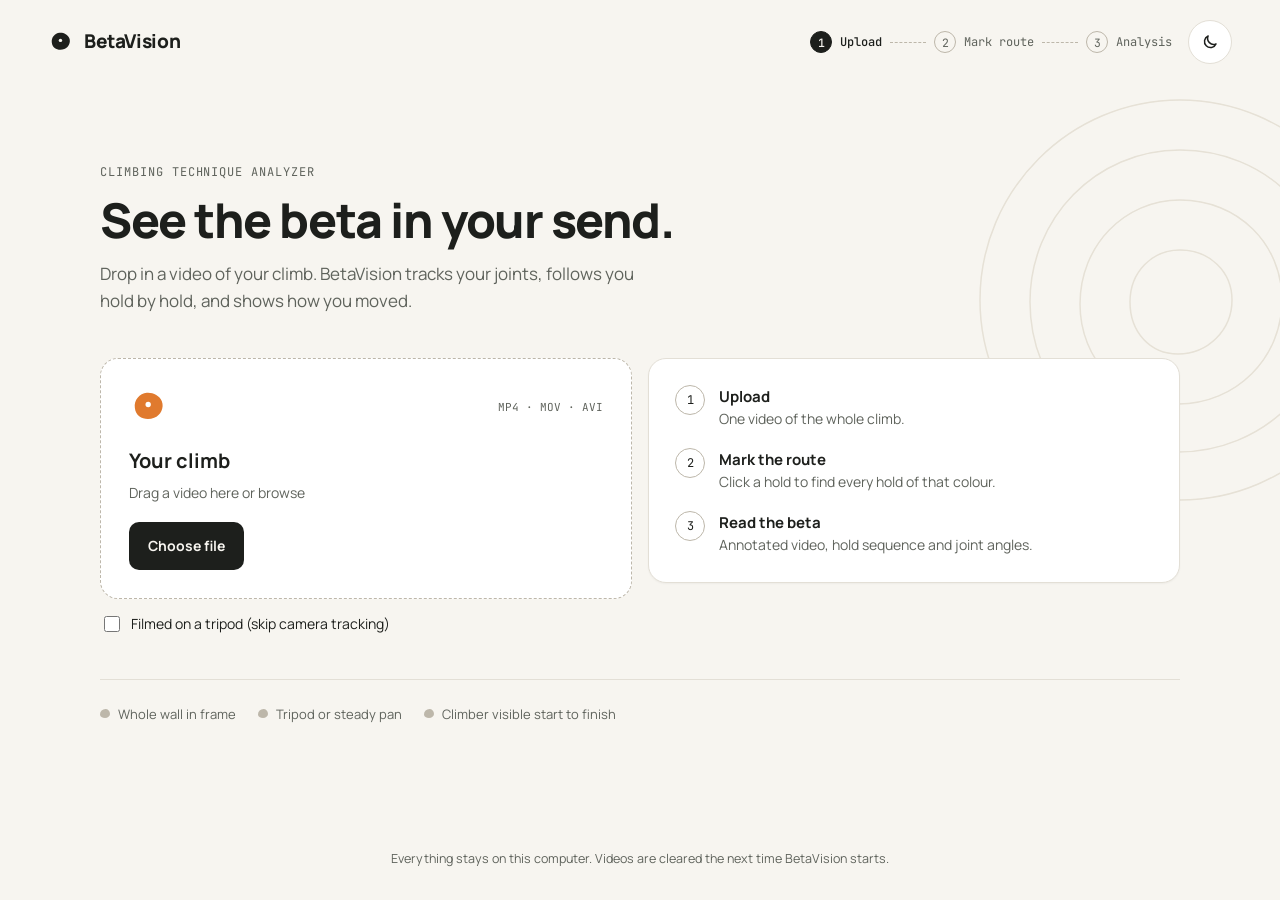
==== betavision_app/static/index.html @ f0bd1d5e "Restyle the web app to the new UI design Warm paper palette with ink buttons, Manrope + JetBrains Mo" ====
<!doctype html>
<html lang="en">
<head>
<meta charset="utf-8">
<meta name="viewport" content="width=device-width, initial-scale=1">
<title>BetaVision</title>
<link rel="icon" href="data:image/svg+xml,%3Csvg xmlns='http://www.w3.org/2000/svg' viewBox='0 0 24 24'%3E%3Cpath d='M3.5 12.5c-.6-4.6 2.8-8.6 7.2-9 3.6-.3 7.6 1.6 9 5 1.5 3.8-.6 8.4-4.6 10-4.8 1.9-11 .1-11.6-6z' fill='%231D1F1C'/%3E%3Ccircle cx='11.5' cy='10.5' r='1.6' fill='%23F7F5F0'/%3E%3C/svg%3E">
<script>
  // apply the saved light/dark choice before the page paints
  try { const t = localStorage.getItem("bv-theme"); if (t) document.documentElement.dataset.theme = t; } catch (_) { /* storage blocked */ }
</script>
<link rel="stylesheet" href="style.css">
</head>
<body>
<svg class="contours" viewBox="0 0 520 520" fill="none" aria-hidden="true">
  <g stroke-width="1.5">
    <path d="M60 260c0-110 90-200 200-200s200 90 200 200-90 200-200 200S60 370 60 260z"/>
    <path d="M110 262c0-84 66-152 150-152 86 0 152 66 152 150 0 86-70 152-154 152-84 0-148-66-148-150z"/>
    <path d="M160 264c0-58 44-104 100-104 58 0 102 44 102 100 0 58-46 104-104 104-56 0-98-44-98-100z"/>
    <path d="M210 262c0-30 22-52 50-52 30 0 52 22 52 50 0 30-24 54-54 54-28 0-48-22-48-52z"/>
  </g>
</svg>

<header class="site">
  <div class="brand">
    <svg class="mark" viewBox="0 0 24 24" aria-hidden="true"><path class="blob" d="M3.5 12.5c-.6-4.6 2.8-8.6 7.2-9 3.6-.3 7.6 1.6 9 5 1.5 3.8-.6 8.4-4.6 10-4.8 1.9-11 .1-11.6-6z"/><circle class="eye" cx="11.5" cy="10.5" r="1.6"/></svg>
    <span class="name">BetaVision</span>
  </div>
  <div class="head-right">
    <nav class="steps" aria-label="Steps">
      <span class="step" data-step="1"><span class="num">1</span><span class="label">Upload</span></span>
      <span class="dash" data-after="1"></span>
      <span class="step" data-step="2"><span class="num">2</span><span class="label">Mark route</span></span>
      <span class="dash" data-after="2"></span>
      <span class="step" data-step="3"><span class="num">3</span><span class="label">Analysis</span></span>
    </nav>
    <button id="theme" class="round-btn" type="button" aria-label="Switch between light and dark mode">
      <svg class="i-moon" viewBox="0 0 24 24" fill="none" stroke-width="2" stroke-linecap="round" stroke-linejoin="round" aria-hidden="true"><path d="M20 14.5A8 8 0 0 1 9.5 4a8 8 0 1 0 10.5 10.5z"/></svg>
      <svg class="i-sun" viewBox="0 0 24 24" fill="none" stroke-width="2" stroke-linecap="round" aria-hidden="true"><circle cx="12" cy="12" r="4"/><path d="M12 2v2M12 20v2M4.9 4.9l1.4 1.4M17.7 17.7l1.4 1.4M2 12h2M20 12h2M4.9 19.1l1.4-1.4M17.7 6.3l1.4-1.4"/></svg>
    </button>
  </div>
</header>

<main>
  <!-- 1. upload -->
  <section id="step-upload" class="upload-page">
    <div class="hero">
      <span class="eyebrow">CLIMBING TECHNIQUE ANALYZER</span>
      <h1>See the beta in your send.</h1>
      <p class="lede">Drop in a video of your climb. BetaVision tracks your joints, follows you hold by hold, and shows how you moved.</p>
    </div>

    <div class="upload-grid">
      <div class="upload-col">
        <label id="drop" class="drop" tabindex="0">
          <input id="file" type="file" accept=".mp4,.mov,.avi,video/mp4,video/quicktime,video/x-msvideo" hidden>
          <span class="drop-top">
            <svg class="drop-icon" viewBox="0 0 24 24" aria-hidden="true"><path d="M3.5 12.5c-.6-4.6 2.8-8.6 7.2-9 3.6-.3 7.6 1.6 9 5 1.5 3.8-.6 8.4-4.6 10-4.8 1.9-11 .1-11.6-6z"/><circle cx="11.5" cy="10.5" r="1.6"/></svg>
            <span class="mono small-mono">MP4 · MOV · AVI</span>
          </span>
          <span class="drop-text">
            <span class="drop-title">Your climb</span>
            <span class="drop-sub">Drag a video here or browse</span>
          </span>
          <span class="btn primary">Choose file</span>
        </label>
        <label class="check" id="still-row"><input type="checkbox" id="still"> Filmed on a tripod (skip camera tracking)</label>
        <div id="upload-progress" class="panel progress-panel" hidden>
          <div class="progress-label"><span id="upload-label">Uploading…</span><span id="upload-pct">0%</span></div>
          <div class="bar"><div id="upload-bar"></div></div>
        </div>
        <p id="upload-error" class="error" hidden></p>
      </div>

      <ol class="how panel">
        <li><span class="num-circle">1</span><span><b>Upload</b><span class="muted-line">One video of the whole climb.</span></span></li>
        <li><span class="num-circle">2</span><span><b>Mark the route</b><span class="muted-line">Click a hold to find every hold of that colour.</span></span></li>
        <li><span class="num-circle">3</span><span><b>Read the beta</b><span class="muted-line">Annotated video, hold sequence and joint angles.</span></span></li>
      </ol>
    </div>

    <div class="tips">
      <span><i class="pebble"></i>Whole wall in frame</span>
      <span><i class="pebble"></i>Tripod or steady pan</span>
      <span><i class="pebble"></i>Climber visible start to finish</span>
    </div>
  </section>

  <!-- 2. mark the route -->
  <section id="step-holds" hidden>
    <div class="picker">
      <div class="picker-main">
        <div class="page-head">
          <h1>Tap a hold to mark your route</h1>
          <span id="video-name" class="mono meta"></span>
        </div>
        <div class="canvas-wrap">
          <canvas id="canvas"></canvas>
          <div id="canvas-msg" class="canvas-msg" hidden></div>
          <div class="zoom">
            <button class="round-btn small" id="zoom-in" title="Zoom in (+)">+</button>
            <button class="round-btn small" id="zoom-out" title="Zoom out (−)">−</button>
            <button class="round-btn small" id="zoom-fit" title="Fit (0)">⤢</button>
          </div>
        </div>
        <p class="hint small">Right-click a wrong hold or volume to remove it. Scroll to zoom, drag to move.</p>
        <div class="field frame-field" id="frame-field">
          <label class="field-label" for="frame">Frame <span id="frame-label" class="mono muted"></span></label>
          <input id="frame" type="range" min="0" value="0">
        </div>

        <div class="options">
          <div class="field notes-field">
            <label class="field-label" for="notes">Sticky notes <span class="muted">optional, one per line</span></label>
            <textarea id="notes" rows="3" spellcheck="false" placeholder="0:04-0:06 heel hook @rfoot&#10;20-21 footswap&#10;0:33-0:35 drop knee @5"></textarea>
            <p class="hint small">Time range, text, then optionally <code>@5</code> (hold 5), <code>@V1</code> (a volume), <code>@hand</code>, <code>@foot</code>, <code>@lfoot</code> … Without one, the note pins itself to the hold in use.</p>
            <p id="notes-error" class="error small" hidden></p>
          </div>
          <div class="field">
            <label class="field-label" for="model">Pose model</label>
            <select id="model">
              <option value="lite">Lite · fastest</option>
              <option value="full" selected>Full · balanced</option>
              <option value="heavy">Heavy · most accurate, slow</option>
            </select>
            <label class="check" id="lock-row" hidden><input type="checkbox" id="lock" checked><span>Lock each hold onto the wall <span class="muted">(slower, steadier outlines)</span></span></label>
          </div>
        </div>
      </div>

      <aside class="tools panel">
        <div class="tools-head">
          <h2>Pick the climb</h2>
          <p class="hint">Click one hold of your route to find every hold of that colour, then tag your start and end holds.</p>
        </div>
        <div class="field">
          <span class="field-label">Click mode <kbd>M</kbd></span>
          <div class="seg" role="radiogroup">
            <button data-mode="AUTO" class="on" title="Click a hold: every hold of that colour is found">All of this colour</button>
            <button data-mode="MANUAL" title="Click a hold: only that hold is added">Just this hold</button>
          </div>
        </div>
        <div class="field">
          <span class="field-label">Tag holds</span>
          <div class="chips">
            <button id="tag-start" class="chip"><i class="dot start"></i>Start <kbd>S</kbd></button>
            <button id="tag-end" class="chip"><i class="dot end"></i>End <kbd>E</kbd></button>
          </div>
        </div>
        <div class="field">
          <span class="field-label">Volumes <span class="muted">grey ones are found for you</span></span>
          <div class="chips">
            <button id="tag-volume" class="chip" title="Next click outlines a volume the auto-detect missed">Add by click <kbd>V</kbd></button>
            <button id="tag-poly" class="chip" title="Click the volume's corners; click the first corner again or press Enter to finish">Trace corners <kbd>P</kbd></button>
          </div>
        </div>
        <div class="field">
          <label class="field-label" for="tol">Colour tolerance <span id="tol-label" class="mono muted">22</span></label>
          <input id="tol" type="range" min="1" max="60" value="22">
        </div>
        <div class="field">
          <label class="field-label" for="minsize">Minimum hold size <span id="minsize-label" class="mono muted">3</span></label>
          <input id="minsize" type="range" min="0" max="50" value="3">
        </div>
        <div class="chips">
          <button id="undo" class="chip">Undo <kbd>Z</kbd></button>
          <button id="clear" class="chip">Clear <kbd>R</kbd></button>
        </div>

        <div class="status-box">
          <div id="mode-status" class="now"></div>
          <div class="kv"><span>Holds on route</span><span id="n-holds">0 holds</span></div>
          <div class="kv"><span>Start / end</span><span><span id="n-start">Start 0/2</span> · <span id="n-end">End —</span></span></div>
          <div class="kv"><span>Volumes</span><span id="n-vols">0 volumes</span></div>
          <div class="kv cuts"><span></span><span id="n-cuts"></span></div>
          <ul class="legend">
            <li><i class="sw auto"></i>by colour</li>
            <li><i class="sw manual"></i>single</li>
            <li><i class="sw start"></i>start</li>
            <li><i class="sw end"></i>end</li>
            <li><i class="sw vol"></i>volume</li>
            <li><i class="sw cut"></i>off-route on a volume</li>
          </ul>
        </div>

        <button id="analyze" class="btn primary block">Analyze climb
          <svg class="arrow" viewBox="0 0 24 24" fill="none" stroke-width="2" stroke-linecap="round" aria-hidden="true"><path d="M5 12h14M13 6l6 6-6 6"/></svg>
          <kbd>Enter</kbd></button>
        <button id="skip" class="btn link">Skip holds, just track the body</button>
        <button id="restart-1" class="btn link muted-link">Choose a different video</button>
      </aside>
    </div>
  </section>

  <!-- 3. processing -->
  <section id="step-run" class="panel center" hidden>
    <div class="spinner" aria-hidden="true"></div>
    <h2 id="run-title">Reading the beta…</h2>
    <p id="run-message" class="hint"></p>
    <div class="progress-block">
      <div class="progress-label"><span id="run-stage">Tracking</span><span id="run-pct">0%</span></div>
      <div class="bar"><div id="run-bar"></div></div>
    </div>
    <p class="hint small">This runs on your computer. Longer or high-resolution videos take a while.</p>
  </section>

  <!-- 4. results -->
  <section id="step-results" hidden>
    <div class="results">
      <div class="results-main">
        <div class="page-head">
          <h1>Your send, analyzed</h1>
          <span id="result-sub" class="mono meta"></span>
        </div>
        <div class="player"><video id="player" controls playsinline preload="metadata"></video>
          <p id="player-note" class="player-note" hidden>This browser can't play the video here. Use Download, or open BetaVision in Chrome or Edge.</p></div>
        <div class="stats" id="stats"></div>
        <div class="panel angles-panel">
          <div class="section-head"><h2>Joint angles</h2><span class="mono meta">180° = straight limb</span></div>
          <p class="hint small">Across all frames where the climber was tracked.</p>
          <table id="angles" class="angles"></table>
        </div>
      </div>

      <aside class="results-side">
        <div class="section-head"><h2>Hold sequence</h2><span id="moves-count" class="mono meta"></span></div>
        <p class="hint small">Each hand or foot that stayed on a hold for at least 0.2 s. Click a row to jump there.</p>
        <ol id="moves" class="moves"></ol>
        <div id="notes-block" hidden>
          <div class="section-head"><h2>Sticky notes</h2></div>
          <ul id="notes-list" class="moves notes-list"></ul>
        </div>
        <div class="side-actions">
          <button id="restart-2" class="btn outline">New video</button>
          <a id="download" class="btn primary" download>Download video</a>
        </div>
        <a id="csv" class="btn link" download>Frame-by-frame data (CSV)</a>
      </aside>
    </div>
  </section>

  <section id="step-error" class="panel center" hidden>
    <h2>That one didn't go</h2>
    <p id="error-message" class="error"></p>
    <button id="restart-3" class="btn outline">Start over</button>
  </section>
</main>

<footer class="site">Everything stays on this computer. Videos are cleared the next time BetaVision starts.</footer>
<script src="app.js"></script>
</body>
</html>
---- betavision_app/static/style.css ----
/* BetaVision: warm paper, ink buttons, Manrope + JetBrains Mono, light + dark. */
@font-face { font-family: "Manrope"; font-weight: 200 800; font-display: swap; src: url(fonts/Manrope-latin.woff2) format("woff2"); }
@font-face { font-family: "JetBrains Mono"; font-weight: 400 800; font-display: swap; src: url(fonts/JetBrainsMono-latin.woff2) format("woff2"); }

:root {
  --bg: #f7f5f0;
  --surface: #ffffff;
  --ink: #1d1f1c;
  --muted: #5f635c;
  --line: #e3dfd6;
  --dash: #bdb7aa;
  --wall: #eeebe4;
  --contour: #e6e1d6;
  --on-ink: #f7f5f0;
  --soft: #e3dfd6;
  --you: #e07a2e;              /* the one warm accent, as in the mockup */
  --danger: #b0432f;
  --shadow: 0 1px 2px rgba(29, 31, 28, 0.04);
  --sun: none; --moon: block;
  --mono: "JetBrains Mono", ui-monospace, "Cascadia Mono", Consolas, monospace;
  color-scheme: light;
}
@media (prefers-color-scheme: dark) {
  :root:not([data-theme="light"]) {
    --bg: #14161a; --surface: #1c1f24; --ink: #eceae4; --muted: #a3a69f; --line: #2c3037; --dash: #4a4f57;
    --wall: #22262c; --contour: #1e2126; --on-ink: #14161a; --soft: #2c3037; --you: #f0904a; --danger: #ec8e7c;
    --shadow: none; --sun: block; --moon: none; color-scheme: dark;
  }
}
:root[data-theme="dark"] {
  --bg: #14161a; --surface: #1c1f24; --ink: #eceae4; --muted: #a3a69f; --line: #2c3037; --dash: #4a4f57;
  --wall: #22262c; --contour: #1e2126; --on-ink: #14161a; --soft: #2c3037; --you: #f0904a; --danger: #ec8e7c;
  --shadow: none; --sun: block; --moon: none; color-scheme: dark;
}

* { box-sizing: border-box; }
html, body { margin: 0; overflow-x: clip; }
body {
  background: var(--bg);
  color: var(--ink);
  font: 15px/1.55 "Manrope", "Segoe UI", system-ui, -apple-system, sans-serif;
  min-height: 100vh;
  display: flex;
  flex-direction: column;
  position: relative;
  -webkit-font-smoothing: antialiased;
  transition: background .2s;
}
[hidden] { display: none !important; }

/* contour rings in the top right corner */
.contours { position: absolute; right: -160px; top: 40px; width: 520px; height: 520px; pointer-events: none; z-index: -1; stroke: var(--contour); }

header.site { display: flex; flex-wrap: wrap; align-items: center; justify-content: space-between; gap: 16px; padding: 20px clamp(16px, 4vw, 48px); }
.brand { display: flex; align-items: center; gap: 10px; }
.mark { width: 26px; height: 26px; }
.mark .blob { fill: var(--ink); }
.mark .eye { fill: var(--bg); }
.name { font-size: 19px; font-weight: 800; letter-spacing: -0.02em; }
.head-right { display: flex; align-items: center; gap: 16px; }

main { width: 100%; max-width: 1280px; margin: 0 auto; padding: clamp(8px, 2vw, 24px) clamp(16px, 4vw, 48px) 48px; flex: 1; }
footer.site { color: var(--muted); font-size: 12.5px; padding: 0 clamp(16px, 4vw, 48px) 32px; text-align: center; }

/* ---------- step indicator */
.steps { display: flex; align-items: center; gap: 8px; font: 12px var(--mono); color: var(--muted); }
.step { display: flex; align-items: center; gap: 8px; }
.step .num { width: 22px; height: 22px; border-radius: 50%; border: 1.5px solid var(--dash); display: flex; align-items: center; justify-content: center; font-size: 11.5px; }
.step.current { color: var(--ink); font-weight: 500; }
.step.current .num { background: var(--ink); border-color: var(--ink); color: var(--on-ink); }
.step.done .num { background: var(--soft); border-color: var(--soft); color: transparent; position: relative; }
.step.done .num::after { content: ""; position: absolute; width: 7px; height: 4px; border: solid var(--ink); border-width: 0 0 2px 2px; transform: translateY(-1px) rotate(-45deg); }
.dash { display: block; width: 36px; border-top: 1.5px dashed var(--dash); }
.dash.done { border-top-style: solid; border-color: var(--ink); }

.round-btn { width: 44px; height: 44px; flex: none; border-radius: 50%; border: 1px solid var(--line); background: var(--surface); color: var(--ink); display: flex; align-items: center; justify-content: center; cursor: pointer; font: inherit; font-size: 17px; transition: border-color .15s; }
.round-btn:hover { border-color: var(--ink); }
.round-btn.small { width: 36px; height: 36px; font-size: 16px; }
.round-btn svg { width: 18px; height: 18px; stroke: var(--ink); }
.i-sun { display: var(--sun); }
.i-moon { display: var(--moon); }

/* ---------- type */
h1 { margin: 0; font-size: clamp(22px, 3vw, 28px); font-weight: 800; letter-spacing: -0.02em; line-height: 1.15; }
h2 { margin: 0; font-size: 18px; font-weight: 700; letter-spacing: -0.01em; }
.hint { color: var(--muted); margin: 0; font-size: 14px; }
.small { font-size: 13px; }
.muted { color: var(--muted); font-weight: 400; }
.mono { font-family: var(--mono); }
.meta { font-size: 12px; color: var(--muted); max-width: 420px; overflow: hidden; text-overflow: ellipsis; white-space: nowrap; }
.error { color: var(--danger); margin: 14px 0 0; }
.page-head { display: flex; align-items: baseline; justify-content: space-between; gap: 8px 16px; flex-wrap: wrap; margin-bottom: 14px; }
.section-head { display: flex; align-items: baseline; justify-content: space-between; gap: 12px; }

.panel { background: var(--surface); border: 1px solid var(--line); border-radius: 18px; padding: clamp(18px, 2.5vw, 26px); box-shadow: var(--shadow); }
.panel.center { max-width: 560px; margin: clamp(24px, 6vw, 64px) auto 0; text-align: center; display: flex; flex-direction: column; align-items: center; gap: 10px; padding: 48px 28px; }

/* ---------- 1. upload */
.upload-page { max-width: 1080px; margin: 0 auto; padding-top: clamp(20px, 5vw, 56px); display: flex; flex-direction: column; gap: clamp(28px, 4vw, 44px); }
.hero { display: flex; flex-direction: column; gap: 14px; }
.eyebrow { font: 12px var(--mono); letter-spacing: 0.08em; color: var(--muted); }
.hero h1 { font-size: clamp(32px, 5vw, 48px); line-height: 1.08; letter-spacing: -0.03em; max-width: 640px; }
.lede { margin: 0; font-size: clamp(15px, 1.6vw, 17px); line-height: 1.6; color: var(--muted); max-width: 560px; }
.upload-grid { display: grid; grid-template-columns: repeat(auto-fit, minmax(min(300px, 100%), 1fr)); gap: 16px; align-items: start; }
.upload-col { display: flex; flex-direction: column; }
.drop {
  display: flex; flex-direction: column; align-items: flex-start; gap: 18px; padding: clamp(20px, 3vw, 28px);
  border: 1.5px dashed var(--dash); border-radius: 18px; background: var(--surface); cursor: pointer;
  transition: border-color .15s, background .15s;
}
.drop:hover, .drop:focus-visible, .drop.over { border-color: var(--ink); outline: none; }
.drop.over { background: var(--wall); }
.drop-top { display: flex; align-items: center; justify-content: space-between; width: 100%; }
.drop-icon { width: 40px; height: 40px; }
.drop-icon path { fill: var(--you); }
.drop-icon circle { fill: var(--surface); }
.small-mono { font-size: 11px; color: var(--muted); }
.drop-text { display: flex; flex-direction: column; gap: 6px; }
.drop-title { font-size: 20px; font-weight: 700; }
.drop-sub { font-size: 14px; color: var(--muted); }
.how { list-style: none; margin: 0; display: flex; flex-direction: column; gap: 18px; }
.how li { display: flex; gap: 14px; align-items: flex-start; }
.how b { display: block; font-size: 15px; }
.muted-line { display: block; color: var(--muted); font-size: 14px; }
.num-circle { flex: none; width: 30px; height: 30px; border-radius: 50%; border: 1.5px solid var(--dash); display: flex; align-items: center; justify-content: center; font: 12px var(--mono); }
.tips { display: flex; flex-wrap: wrap; gap: 12px 22px; font-size: 13px; color: var(--muted); padding-top: 24px; border-top: 1px solid var(--line); }
.tips span { display: flex; align-items: center; gap: 8px; }
.pebble { width: 10px; height: 9px; border-radius: 55% 45% 50% 50% / 60% 55% 45% 40%; background: var(--dash); display: inline-block; }
.progress-panel { margin-top: 0; }

/* ---------- progress */
.progress-block { margin-top: 18px; width: 100%; max-width: 420px; margin-bottom: 8px; }
.progress-label { display: flex; justify-content: space-between; font: 12px var(--mono); color: var(--muted); margin-bottom: 8px; }
.bar { height: 4px; background: var(--line); border-radius: 2px; overflow: hidden; }
.bar > div { height: 100%; width: 0; background: var(--ink); border-radius: 2px; transition: width .3s ease; }
.bar.busy > div { width: 35% !important; animation: slide 1.4s ease-in-out infinite; }
@keyframes slide { from { margin-left: -35%; } to { margin-left: 100%; } }
.spinner { width: 34px; height: 34px; border-radius: 50%; border: 2px solid var(--line); border-top-color: var(--ink); animation: spin 1s linear infinite; margin-bottom: 8px; }
@keyframes spin { to { transform: rotate(360deg); } }

/* ---------- buttons + inputs */
.btn {
  font: inherit; font-size: 14px; font-weight: 700; border-radius: 10px; padding: 12px 18px; min-height: 44px; cursor: pointer;
  border: 1.5px solid transparent; display: inline-flex; align-items: center; justify-content: center; gap: 8px;
  text-decoration: none; color: inherit; background: none; transition: background .15s, border-color .15s, color .15s, opacity .15s;
}
.btn.primary { background: var(--ink); color: var(--on-ink); }
.btn.primary:hover { opacity: .88; }
.btn.outline { border-color: var(--ink); color: var(--ink); }
.btn.outline:hover { background: var(--wall); }
.btn.block { width: 100%; min-height: 48px; font-size: 15px; }
.btn.link { color: var(--ink); font-weight: 500; padding: 6px 2px; min-height: 0; text-decoration: underline; text-decoration-color: var(--dash); text-underline-offset: 3px; }
.btn.link:hover { text-decoration-color: var(--ink); }
.btn.link.muted-link { color: var(--muted); }
.btn:disabled { opacity: .4; cursor: default; }
.arrow { width: 16px; height: 16px; stroke: currentColor; }
kbd { font: 11px/1 var(--mono); padding: 2px 5px; border-radius: 4px; border: 1px solid var(--line); color: var(--muted); background: var(--bg); }
.btn.primary kbd { background: transparent; border-color: color-mix(in srgb, var(--on-ink) 35%, transparent); color: var(--on-ink); opacity: .75; }
select { font: inherit; font-size: 14px; color: var(--ink); background: var(--surface); border: 1px solid var(--line); border-radius: 10px; padding: 10px 12px; width: 100%; }
input[type=range] { width: 100%; accent-color: var(--ink); }
textarea { font: 13px/1.5 var(--mono); color: var(--ink); background: var(--surface); border: 1px solid var(--line); border-radius: 10px; padding: 10px 12px; resize: vertical; width: 100%; }
textarea:focus, select:focus { outline: none; border-color: var(--ink); }
code { font: 12px var(--mono); background: var(--wall); border-radius: 4px; padding: 1px 5px; }
.check { display: flex; align-items: center; gap: 8px; font-size: 14px; color: var(--ink); margin-top: 14px; cursor: pointer; }
.check input { accent-color: var(--ink); width: 16px; height: 16px; }

/* ---------- 2. hold picker */
.picker { display: flex; flex-wrap: wrap; gap: clamp(20px, 3vw, 32px); align-items: flex-start; }
.picker-main { flex: 999 1 560px; min-width: 0; display: flex; flex-direction: column; gap: 12px; }
.picker-main .page-head { margin-bottom: 2px; }
.canvas-wrap { position: relative; background: var(--wall); border-radius: 18px; overflow: hidden; height: max(420px, calc(100vh - 260px)); max-height: 820px; border: 1px solid var(--line); }
#canvas { width: 100%; height: 100%; display: block; cursor: crosshair; touch-action: none; }
#canvas.dragging { cursor: grabbing; }
.canvas-msg { position: absolute; left: 50%; top: 14px; transform: translateX(-50%); background: var(--ink); color: var(--on-ink); border-radius: 99px; padding: 6px 14px; font: 12px var(--mono); white-space: nowrap; }
.zoom { position: absolute; right: 12px; bottom: 12px; display: flex; gap: 6px; }
.tools { flex: 1 1 320px; min-width: 0; display: flex; flex-direction: column; gap: 16px; }
.tools-head { display: flex; flex-direction: column; gap: 6px; }
.field { display: flex; flex-direction: column; gap: 8px; }
.field-label { font-size: 13px; font-weight: 700; display: flex; justify-content: space-between; align-items: center; gap: 8px; }
.field-label .muted { font-weight: 500; font-size: 12.5px; }
.seg { display: grid; grid-template-columns: 1fr 1fr; gap: 6px; }
.seg button, .chip {
  font: inherit; font-size: 13.5px; white-space: nowrap; min-height: 44px; padding: 0 10px; border-radius: 10px; border: 1.5px solid var(--line);
  background: transparent; color: var(--ink); cursor: pointer; display: inline-flex; align-items: center; justify-content: center; gap: 8px;
  transition: border-color .15s, background .15s;
}
.seg button:hover, .chip:hover { border-color: var(--dash); }
.seg button.on, .chip.on { border-color: var(--ink); background: var(--bg); font-weight: 700; }
.chip:disabled { opacity: .4; cursor: default; border-color: var(--line); }
.chips { display: grid; grid-template-columns: 1fr 1fr; gap: 6px; }
.dot { width: 10px; height: 10px; border-radius: 50%; display: inline-block; }
.dot.start, .sw.start { background: #1fb8c9; }
.dot.end, .sw.end { background: #d0473b; }
.sw.auto { background: #3fae5a; }
.sw.manual { background: #e38b2c; }
.sw.vol { background: #d9d6cf; box-shadow: 0 0 0 1px #6b675f; }
.sw.cut { background: #ff69b4; }
.status-box { display: flex; flex-direction: column; gap: 8px; padding-top: 16px; border-top: 1px solid var(--line); font: 12px var(--mono); color: var(--muted); }
.now { font: 700 13.5px "Manrope", system-ui, sans-serif; color: var(--ink); margin-bottom: 2px; }
.kv { display: flex; justify-content: space-between; gap: 12px; }
.kv > span:last-child { color: var(--ink); text-align: right; }
.kv.cuts:has(#n-cuts:empty) { display: none; }
.legend { list-style: none; padding: 0; margin: 4px 0 0; display: flex; flex-wrap: wrap; gap: 4px 12px; font-size: 11px; }
.legend li { display: flex; align-items: center; gap: 6px; }
.sw { width: 14px; height: 3px; border-radius: 2px; display: inline-block; }
.frame-field { padding: 4px 2px 0; }
.options { display: grid; grid-template-columns: minmax(0, 1fr) 260px; gap: 20px; margin-top: 8px; padding-top: 18px; border-top: 1px solid var(--line); }

/* ---------- 4. results */
.results { display: flex; flex-wrap: wrap; gap: clamp(24px, 3vw, 32px); align-items: flex-start; }
.results-main { flex: 999 1 600px; min-width: 0; display: flex; flex-direction: column; gap: 14px; }
.results-side { flex: 1 1 320px; min-width: 0; display: flex; flex-direction: column; gap: 12px; }
.player { background: var(--wall); border-radius: 18px; overflow: hidden; border: 1px solid var(--line); display: flex; justify-content: center; }
.player video { width: 100%; max-height: 72vh; display: block; background: #000; }
.player-note { color: var(--muted); font-size: 14px; padding: 40px 24px; text-align: center; }
.stats { display: grid; grid-template-columns: repeat(3, minmax(0, 1fr)); gap: 10px; }
.stat { background: var(--surface); border: 1px solid var(--line); border-radius: 14px; padding: 14px 16px; }
.stat .v { font-size: 24px; font-weight: 800; letter-spacing: -0.02em; }
.stat .k { font-size: 13px; color: var(--muted); }
.stat.topped { border: 1.5px solid var(--ink); }
.stat.topped .v { color: var(--you); }
.angles-panel { display: flex; flex-direction: column; gap: 6px; }
.moves { list-style: none; padding: 0; margin: 0; display: flex; flex-direction: column; gap: 8px; max-height: 520px; overflow: auto; }
.moves li { display: grid; grid-template-columns: auto 1fr auto; gap: 12px; align-items: center; padding: 12px 14px; font-size: 14px; border: 1px solid var(--line); border-radius: 14px; background: var(--surface); cursor: pointer; transition: border-color .15s; }
.moves li:hover { border-color: var(--ink); }
.moves .n { width: 28px; height: 28px; border-radius: 50%; border: 1.5px solid var(--dash); display: flex; align-items: center; justify-content: center; font: 11px var(--mono); }
.moves .what { display: flex; flex-direction: column; gap: 2px; min-width: 0; }
.moves .t, .moves .d { font: 11.5px var(--mono); color: var(--muted); }
.moves .role { font: 10.5px var(--mono); text-transform: uppercase; letter-spacing: .05em; background: var(--ink); color: var(--on-ink); border-radius: 99px; padding: 2px 8px; margin-left: 6px; vertical-align: 1px; }
.moves .empty { display: block; color: var(--muted); cursor: default; }
.moves .empty:hover { border-color: var(--line); }
.notes-list li { grid-template-columns: auto 1fr; }
#notes-block { display: flex; flex-direction: column; gap: 10px; margin-top: 8px; }
.angles { width: 100%; border-collapse: collapse; margin-top: 6px; font-size: 14px; }
.angles th, .angles td { text-align: right; padding: 9px 4px; border-bottom: 1px solid var(--line); }
.angles td { font-family: var(--mono); font-size: 12.5px; }
.angles td:first-child { font-family: inherit; font-size: 14px; }
.angles tr:last-child td { border-bottom: 0; }
.angles th:first-child, .angles td:first-child { text-align: left; }
.angles th { font: 500 11.5px var(--mono); color: var(--muted); }
.side-actions { display: flex; gap: 10px; flex-wrap: wrap; padding-top: 6px; }
.side-actions .btn { flex: 1 1 120px; min-height: 48px; }
#csv { align-self: center; }

@media (max-width: 900px) {
  /* on narrow screens the route tools come straight after the picture, the extra options after them */
  .picker { flex-direction: column; align-items: stretch; }
  .picker-main { display: contents; }
  .tools { order: 2; flex-basis: auto; }
  .options { order: 3; }
}
@media (max-width: 700px) {
  .steps .label { display: none; }
  .dash { width: 14px; }
  .options { grid-template-columns: 1fr; }
  .canvas-wrap { height: 60vh; }
  .contours { right: -260px; top: 0; }
  .stat { padding: 12px; }
  .stat .v { font-size: 20px; }
  .stat .k { font-size: 12px; }
}
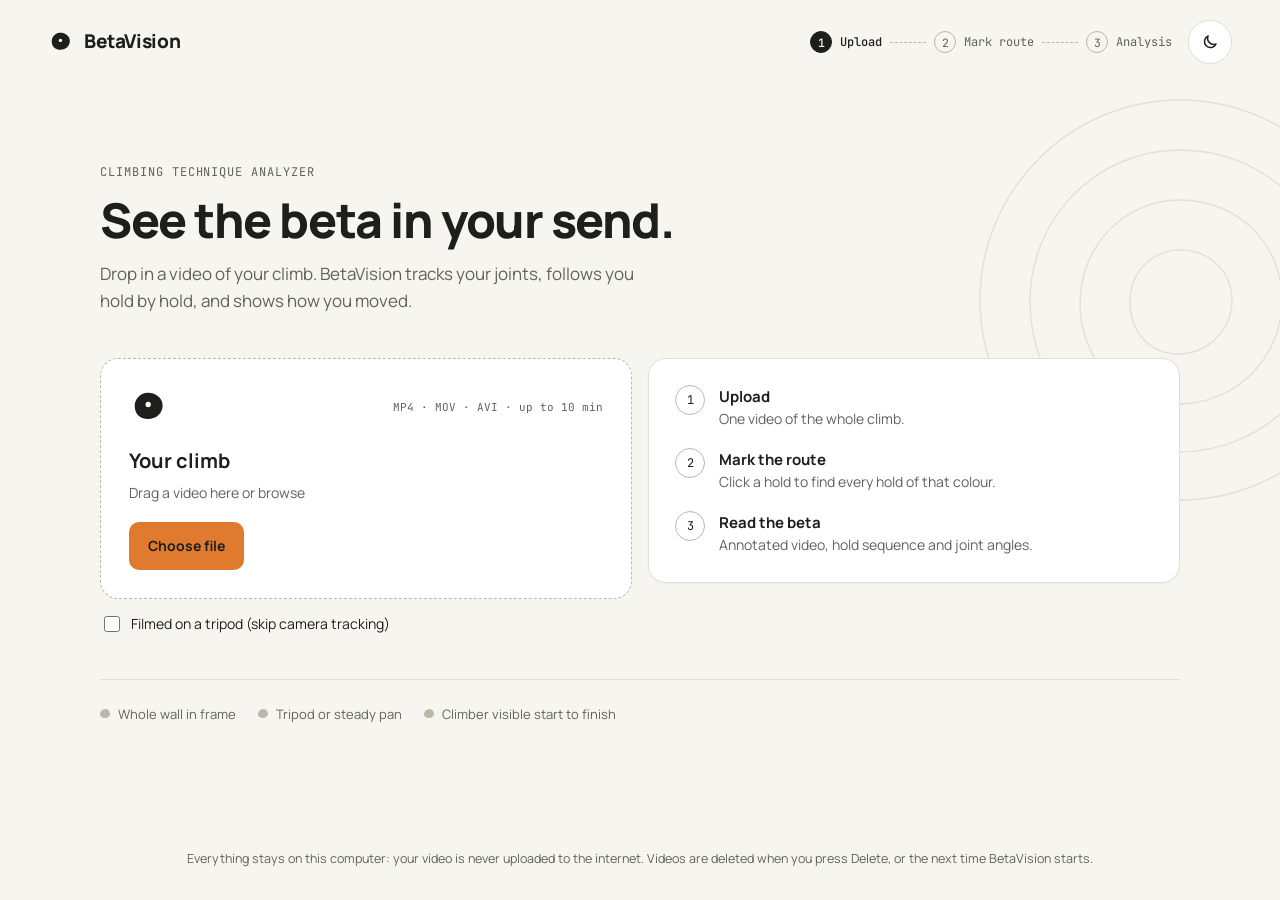
==== commit 92b54ecd: "Polish BetaVision for release: safer uploads, installable app, tests Web app - Uploads: 2 GB / 10 mi" ====
--- a/betavision_app/static/index.html
+++ b/betavision_app/static/index.html
@@ -3,8 +3,17 @@
 <head>
 <meta charset="utf-8">
 <meta name="viewport" content="width=device-width, initial-scale=1">
-<title>BetaVision</title>
-<link rel="icon" href="data:image/svg+xml,%3Csvg xmlns='http://www.w3.org/2000/svg' viewBox='0 0 24 24'%3E%3Cpath d='M3.5 12.5c-.6-4.6 2.8-8.6 7.2-9 3.6-.3 7.6 1.6 9 5 1.5 3.8-.6 8.4-4.6 10-4.8 1.9-11 .1-11.6-6z' fill='%231D1F1C'/%3E%3Ccircle cx='11.5' cy='10.5' r='1.6' fill='%23F7F5F0'/%3E%3C/svg%3E">
+<title>BetaVision · climbing video analyzer</title>
+<meta name="description" content="Analyze your rock climbing videos on your own computer: mark the route, track your body hold by hold, and read your beta.">
+<meta name="theme-color" content="#f7f5f0" media="(prefers-color-scheme: light)">
+<meta name="theme-color" content="#14161a" media="(prefers-color-scheme: dark)">
+<meta property="og:type" content="website">
+<meta property="og:title" content="BetaVision">
+<meta property="og:description" content="Computer-vision analysis of rock climbing videos. Runs locally: your videos never leave your computer.">
+<link rel="icon" href="icons/icon.svg" type="image/svg+xml">
+<link rel="icon" href="icons/icon-192.png" type="image/png" sizes="192x192">
+<link rel="apple-touch-icon" href="icons/icon-192.png">
+<link rel="manifest" href="manifest.webmanifest">
 <script>
   // apply the saved light/dark choice before the page paints
   try { const t = localStorage.getItem("bv-theme"); if (t) document.documentElement.dataset.theme = t; } catch (_) { /* storage blocked */ }
@@ -28,7 +37,7 @@
   </div>
   <div class="head-right">
     <nav class="steps" aria-label="Steps">
-      <span class="step" data-step="1"><span class="num">1</span><span class="label">Upload</span></span>
+      <span class="step current" data-step="1" aria-current="step"><span class="num">1</span><span class="label">Upload</span></span>
       <span class="dash" data-after="1"></span>
       <span class="step" data-step="2"><span class="num">2</span><span class="label">Mark route</span></span>
       <span class="dash" data-after="2"></span>
@@ -52,11 +61,11 @@
 
     <div class="upload-grid">
       <div class="upload-col">
-        <label id="drop" class="drop" tabindex="0">
-          <input id="file" type="file" accept=".mp4,.mov,.avi,video/mp4,video/quicktime,video/x-msvideo" hidden>
+        <label id="drop" class="drop" tabindex="0" aria-describedby="privacy-note">
+          <input id="file" type="file" accept=".mp4,.mov,.m4v,.avi,video/mp4,video/quicktime,video/x-m4v,video/x-msvideo" hidden>
           <span class="drop-top">
             <svg class="drop-icon" viewBox="0 0 24 24" aria-hidden="true"><path d="M3.5 12.5c-.6-4.6 2.8-8.6 7.2-9 3.6-.3 7.6 1.6 9 5 1.5 3.8-.6 8.4-4.6 10-4.8 1.9-11 .1-11.6-6z"/><circle cx="11.5" cy="10.5" r="1.6"/></svg>
-            <span class="mono small-mono">MP4 · MOV · AVI</span>
+            <span class="mono small-mono">MP4 · MOV · AVI · up to 10 min</span>
           </span>
           <span class="drop-text">
             <span class="drop-title">Your climb</span>
@@ -65,11 +74,11 @@
           <span class="btn primary">Choose file</span>
         </label>
         <label class="check" id="still-row"><input type="checkbox" id="still"> Filmed on a tripod (skip camera tracking)</label>
-        <div id="upload-progress" class="panel progress-panel" hidden>
+        <div id="upload-progress" class="panel progress-panel" role="status" aria-live="polite" hidden>
           <div class="progress-label"><span id="upload-label">Uploading…</span><span id="upload-pct">0%</span></div>
-          <div class="bar"><div id="upload-bar"></div></div>
-        </div>
-        <p id="upload-error" class="error" hidden></p>
+          <div class="bar" role="progressbar" aria-labelledby="upload-label" aria-valuemin="0" aria-valuemax="100"><div id="upload-bar"></div></div>
+        </div>
+        <p id="upload-error" class="error" role="alert" hidden></p>
       </div>
 
       <ol class="how panel">
@@ -95,17 +104,23 @@
           <span id="video-name" class="mono meta"></span>
         </div>
         <div class="canvas-wrap">
-          <canvas id="canvas"></canvas>
-          <div id="canvas-msg" class="canvas-msg" hidden></div>
+          <canvas id="canvas" role="img" aria-label="A frame of your video. Click a hold to mark it; the outlines show the route found so far."></canvas>
+          <div id="canvas-msg" class="canvas-msg" role="status" aria-live="polite" hidden></div>
           <div class="zoom">
-            <button class="round-btn small" id="zoom-in" title="Zoom in (+)">+</button>
-            <button class="round-btn small" id="zoom-out" title="Zoom out (−)">−</button>
-            <button class="round-btn small" id="zoom-fit" title="Fit (0)">⤢</button>
+            <button class="round-btn small" id="zoom-in" title="Zoom in (+)" aria-label="Zoom in">+</button>
+            <button class="round-btn small" id="zoom-out" title="Zoom out (−)" aria-label="Zoom out">−</button>
+            <button class="round-btn small" id="zoom-fit" title="Fit (0)" aria-label="Fit the picture">⤢</button>
           </div>
         </div>
         <p class="hint small">Right-click a wrong hold or volume to remove it. Scroll to zoom, drag to move.</p>
+        <div class="field keyframes" id="keyframes" hidden>
+          <span class="field-label">Frames <span class="muted"><kbd>[</kbd> <kbd>]</kbd> previous / next</span></span>
+          <div class="strip" id="strip"></div>
+          <p id="keyframes-note" class="hint small"></p>
+        </div>
         <div class="field frame-field" id="frame-field">
-          <label class="field-label" for="frame">Frame <span id="frame-label" class="mono muted"></span></label>
+          <div class="field-label"><label for="frame">Frame <span id="frame-label" class="mono muted"></span></label>
+            <button id="add-frame" class="chip add-frame" hidden>+ Add this frame</button></div>
           <input id="frame" type="range" min="0" value="0">
         </div>
 
@@ -135,23 +150,23 @@
         </div>
         <div class="field">
           <span class="field-label">Click mode <kbd>M</kbd></span>
-          <div class="seg" role="radiogroup">
-            <button data-mode="AUTO" class="on" title="Click a hold: every hold of that colour is found">All of this colour</button>
-            <button data-mode="MANUAL" title="Click a hold: only that hold is added">Just this hold</button>
+          <div class="seg" role="radiogroup" aria-label="Click mode">
+            <button data-mode="AUTO" class="on" role="radio" aria-checked="true" title="Click a hold: every hold of that colour is found">All of this colour</button>
+            <button data-mode="MANUAL" role="radio" aria-checked="false" title="Click a hold: only that hold is added">Just this hold</button>
           </div>
         </div>
         <div class="field">
           <span class="field-label">Tag holds</span>
           <div class="chips">
-            <button id="tag-start" class="chip"><i class="dot start"></i>Start <kbd>S</kbd></button>
-            <button id="tag-end" class="chip"><i class="dot end"></i>End <kbd>E</kbd></button>
+            <button id="tag-start" class="chip" aria-pressed="false"><i class="dot start"></i>Start <kbd>S</kbd></button>
+            <button id="tag-end" class="chip" aria-pressed="false"><i class="dot end"></i>End <kbd>E</kbd></button>
           </div>
         </div>
         <div class="field">
           <span class="field-label">Volumes <span class="muted">grey ones are found for you</span></span>
           <div class="chips">
-            <button id="tag-volume" class="chip" title="Next click outlines a volume the auto-detect missed">Add by click <kbd>V</kbd></button>
-            <button id="tag-poly" class="chip" title="Click the volume's corners; click the first corner again or press Enter to finish">Trace corners <kbd>P</kbd></button>
+            <button id="tag-volume" class="chip" aria-pressed="false" title="Next click outlines a volume the auto-detect missed">Add by click <kbd>V</kbd></button>
+            <button id="tag-poly" class="chip" aria-pressed="false" title="Click the volume's corners; click the first corner again or press Enter to finish">Trace corners <kbd>P</kbd></button>
           </div>
         </div>
         <div class="field">
@@ -168,8 +183,8 @@
         </div>
 
         <div class="status-box">
-          <div id="mode-status" class="now"></div>
-          <div class="kv"><span>Holds on route</span><span id="n-holds">0 holds</span></div>
+          <div id="mode-status" class="now" aria-live="polite"></div>
+          <div class="kv"><span>Holds on route</span><span id="n-holds" aria-live="polite">0 holds</span></div>
           <div class="kv"><span>Start / end</span><span><span id="n-start">Start 0/2</span> · <span id="n-end">End —</span></span></div>
           <div class="kv"><span>Volumes</span><span id="n-vols">0 volumes</span></div>
           <div class="kv cuts"><span></span><span id="n-cuts"></span></div>
@@ -196,12 +211,12 @@
   <section id="step-run" class="panel center" hidden>
     <div class="spinner" aria-hidden="true"></div>
     <h2 id="run-title">Reading the beta…</h2>
-    <p id="run-message" class="hint"></p>
+    <p id="run-message" class="hint" role="status" aria-live="polite"></p>
     <div class="progress-block">
       <div class="progress-label"><span id="run-stage">Tracking</span><span id="run-pct">0%</span></div>
-      <div class="bar"><div id="run-bar"></div></div>
-    </div>
-    <p class="hint small">This runs on your computer. Longer or high-resolution videos take a while.</p>
+      <div class="bar" role="progressbar" aria-labelledby="run-stage" aria-valuemin="0" aria-valuemax="100"><div id="run-bar"></div></div>
+    </div>
+    <p class="hint small">This runs on your computer, so nothing is uploaded anywhere. Longer or high-resolution videos take a while.</p>
   </section>
 
   <!-- 4. results -->
@@ -235,18 +250,20 @@
           <a id="download" class="btn primary" download>Download video</a>
         </div>
         <a id="csv" class="btn link" download>Frame-by-frame data (CSV)</a>
+        <button id="delete" class="btn link muted-link">Delete this video from my computer</button>
+        <p id="delete-note" class="error small" role="alert" hidden></p>
       </aside>
     </div>
   </section>
 
   <section id="step-error" class="panel center" hidden>
     <h2>That one didn't go</h2>
-    <p id="error-message" class="error"></p>
+    <p id="error-message" class="error" role="alert"></p>
     <button id="restart-3" class="btn outline">Start over</button>
   </section>
 </main>
 
-<footer class="site">Everything stays on this computer. Videos are cleared the next time BetaVision starts.</footer>
+<footer class="site" id="privacy-note">Everything stays on this computer: your video is never uploaded to the internet. Videos are deleted when you press Delete, or the next time BetaVision starts.</footer>
 <script src="app.js"></script>
 </body>
 </html>
--- a/betavision_app/static/style.css
+++ b/betavision_app/static/style.css
@@ -13,7 +13,9 @@
   --contour: #e6e1d6;
   --on-ink: #f7f5f0;
   --soft: #e3dfd6;
-  --you: #e07a2e;              /* the one warm accent, as in the mockup */
+  --you: #e07a2e;              /* the one accent: only on the primary action of each screen */
+  --on-you: #1d1f1c;           /* ink on the accent (5.5:1); white would be 3.0:1 */
+  --you-hover: #cc6a20;
   --danger: #b0432f;
   --shadow: 0 1px 2px rgba(29, 31, 28, 0.04);
   --sun: none; --moon: block;
@@ -23,13 +25,13 @@
 @media (prefers-color-scheme: dark) {
   :root:not([data-theme="light"]) {
     --bg: #14161a; --surface: #1c1f24; --ink: #eceae4; --muted: #a3a69f; --line: #2c3037; --dash: #4a4f57;
-    --wall: #22262c; --contour: #1e2126; --on-ink: #14161a; --soft: #2c3037; --you: #f0904a; --danger: #ec8e7c;
+    --wall: #22262c; --contour: #1e2126; --on-ink: #14161a; --soft: #2c3037; --you: #f0904a; --on-you: #14161a; --you-hover: #f5a466; --danger: #ec8e7c;
     --shadow: none; --sun: block; --moon: none; color-scheme: dark;
   }
 }
 :root[data-theme="dark"] {
   --bg: #14161a; --surface: #1c1f24; --ink: #eceae4; --muted: #a3a69f; --line: #2c3037; --dash: #4a4f57;
-  --wall: #22262c; --contour: #1e2126; --on-ink: #14161a; --soft: #2c3037; --you: #f0904a; --danger: #ec8e7c;
+  --wall: #22262c; --contour: #1e2126; --on-ink: #14161a; --soft: #2c3037; --you: #f0904a; --on-you: #14161a; --you-hover: #f5a466; --danger: #ec8e7c;
   --shadow: none; --sun: block; --moon: none; color-scheme: dark;
 }
 
@@ -89,6 +91,9 @@
 .mono { font-family: var(--mono); }
 .meta { font-size: 12px; color: var(--muted); max-width: 420px; overflow: hidden; text-overflow: ellipsis; white-space: nowrap; }
 .error { color: var(--danger); margin: 14px 0 0; }
+.error.ok { color: var(--ink); }
+:focus-visible { outline: 2px solid var(--ink); outline-offset: 2px; }
+.moves li:focus-visible { outline-offset: -2px; }
 .page-head { display: flex; align-items: baseline; justify-content: space-between; gap: 8px 16px; flex-wrap: wrap; margin-bottom: 14px; }
 .section-head { display: flex; align-items: baseline; justify-content: space-between; gap: 12px; }
 
@@ -112,7 +117,7 @@
 .drop.over { background: var(--wall); }
 .drop-top { display: flex; align-items: center; justify-content: space-between; width: 100%; }
 .drop-icon { width: 40px; height: 40px; }
-.drop-icon path { fill: var(--you); }
+.drop-icon path { fill: var(--ink); }
 .drop-icon circle { fill: var(--surface); }
 .small-mono { font-size: 11px; color: var(--muted); }
 .drop-text { display: flex; flex-direction: column; gap: 6px; }
@@ -144,8 +149,9 @@
   border: 1.5px solid transparent; display: inline-flex; align-items: center; justify-content: center; gap: 8px;
   text-decoration: none; color: inherit; background: none; transition: background .15s, border-color .15s, color .15s, opacity .15s;
 }
-.btn.primary { background: var(--ink); color: var(--on-ink); }
-.btn.primary:hover { opacity: .88; }
+.btn.primary { background: var(--you); color: var(--on-you); }
+.btn.primary:hover { background: var(--you-hover); }
+.drop:hover .btn.primary { background: var(--you-hover); }
 .btn.outline { border-color: var(--ink); color: var(--ink); }
 .btn.outline:hover { background: var(--wall); }
 .btn.block { width: 100%; min-height: 48px; font-size: 15px; }
@@ -155,7 +161,7 @@
 .btn:disabled { opacity: .4; cursor: default; }
 .arrow { width: 16px; height: 16px; stroke: currentColor; }
 kbd { font: 11px/1 var(--mono); padding: 2px 5px; border-radius: 4px; border: 1px solid var(--line); color: var(--muted); background: var(--bg); }
-.btn.primary kbd { background: transparent; border-color: color-mix(in srgb, var(--on-ink) 35%, transparent); color: var(--on-ink); opacity: .75; }
+.btn.primary kbd { background: transparent; border-color: color-mix(in srgb, var(--on-you) 35%, transparent); color: var(--on-you); opacity: .75; }
 select { font: inherit; font-size: 14px; color: var(--ink); background: var(--surface); border: 1px solid var(--line); border-radius: 10px; padding: 10px 12px; width: 100%; }
 input[type=range] { width: 100%; accent-color: var(--ink); }
 textarea { font: 13px/1.5 var(--mono); color: var(--ink); background: var(--surface); border: 1px solid var(--line); border-radius: 10px; padding: 10px 12px; resize: vertical; width: 100%; }
@@ -192,7 +198,7 @@
 .dot.start, .sw.start { background: #1fb8c9; }
 .dot.end, .sw.end { background: #d0473b; }
 .sw.auto { background: #3fae5a; }
-.sw.manual { background: #e38b2c; }
+.sw.manual { background: #9b6bd6; }
 .sw.vol { background: #d9d6cf; box-shadow: 0 0 0 1px #6b675f; }
 .sw.cut { background: #ff69b4; }
 .status-box { display: flex; flex-direction: column; gap: 8px; padding-top: 16px; border-top: 1px solid var(--line); font: 12px var(--mono); color: var(--muted); }
@@ -204,6 +210,16 @@
 .legend li { display: flex; align-items: center; gap: 6px; }
 .sw { width: 14px; height: 3px; border-radius: 2px; display: inline-block; }
 .frame-field { padding: 4px 2px 0; }
+.frame-field .field-label { min-height: 36px; }
+.chip.add-frame { min-height: 34px; padding: 0 12px; font-size: 12.5px; }
+.strip { display: flex; gap: 10px; overflow-x: auto; padding: 8px 8px 6px 2px; scrollbar-width: thin; }
+.kf { position: relative; flex: none; }
+.kf-pick { display: flex; flex-direction: column; gap: 4px; padding: 4px; border: 1.5px solid var(--line); border-radius: 12px; background: var(--surface); color: var(--muted); cursor: pointer; font: 11px var(--mono); transition: border-color .15s; }
+.kf-pick:hover { border-color: var(--dash); }
+.kf.on .kf-pick { border-color: var(--ink); color: var(--ink); font-weight: 700; }
+.kf-pick img { height: 72px; width: auto; max-width: 160px; border-radius: 8px; display: block; background: var(--wall); object-fit: cover; }
+.kf-x { position: absolute; top: -6px; right: -6px; width: 22px; height: 22px; border-radius: 50%; border: 1px solid var(--line); background: var(--surface); color: var(--ink); font-size: 13px; line-height: 1; cursor: pointer; display: flex; align-items: center; justify-content: center; padding: 0; }
+.kf-x:hover { border-color: var(--ink); }
 .options { display: grid; grid-template-columns: minmax(0, 1fr) 260px; gap: 20px; margin-top: 8px; padding-top: 18px; border-top: 1px solid var(--line); }
 
 /* ---------- 4. results */
@@ -218,7 +234,6 @@
 .stat .v { font-size: 24px; font-weight: 800; letter-spacing: -0.02em; }
 .stat .k { font-size: 13px; color: var(--muted); }
 .stat.topped { border: 1.5px solid var(--ink); }
-.stat.topped .v { color: var(--you); }
 .angles-panel { display: flex; flex-direction: column; gap: 6px; }
 .moves { list-style: none; padding: 0; margin: 0; display: flex; flex-direction: column; gap: 8px; max-height: 520px; overflow: auto; }
 .moves li { display: grid; grid-template-columns: auto 1fr auto; gap: 12px; align-items: center; padding: 12px 14px; font-size: 14px; border: 1px solid var(--line); border-radius: 14px; background: var(--surface); cursor: pointer; transition: border-color .15s; }
@@ -240,7 +255,8 @@
 .angles th { font: 500 11.5px var(--mono); color: var(--muted); }
 .side-actions { display: flex; gap: 10px; flex-wrap: wrap; padding-top: 6px; }
 .side-actions .btn { flex: 1 1 120px; min-height: 48px; }
-#csv { align-self: center; }
+#csv, #delete { align-self: center; }
+#delete { font-size: 13px; }
 
 @media (max-width: 900px) {
   /* on narrow screens the route tools come straight after the picture, the extra options after them */
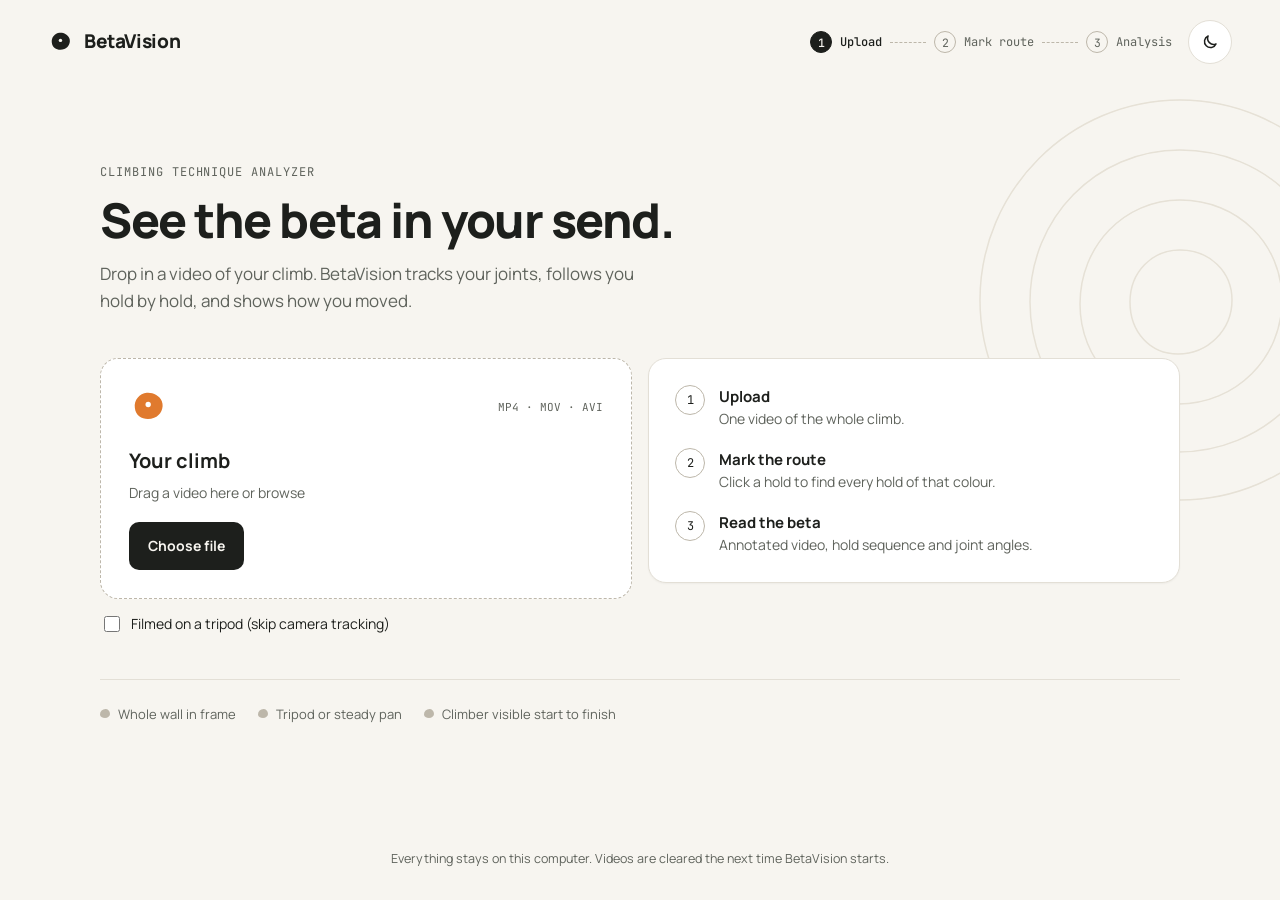
==== commit 32a06c5e: "Web app reliability: bounded thread-safe caches, atomic start, one preview at a time, job cleanup, p" ====
--- a/betavision_app/static/index.html
+++ b/betavision_app/static/index.html
@@ -3,17 +3,8 @@
 <head>
 <meta charset="utf-8">
 <meta name="viewport" content="width=device-width, initial-scale=1">
-<title>BetaVision · climbing video analyzer</title>
-<meta name="description" content="Analyze your rock climbing videos on your own computer: mark the route, track your body hold by hold, and read your beta.">
-<meta name="theme-color" content="#f7f5f0" media="(prefers-color-scheme: light)">
-<meta name="theme-color" content="#14161a" media="(prefers-color-scheme: dark)">
-<meta property="og:type" content="website">
-<meta property="og:title" content="BetaVision">
-<meta property="og:description" content="Computer-vision analysis of rock climbing videos. Runs locally: your videos never leave your computer.">
-<link rel="icon" href="icons/icon.svg" type="image/svg+xml">
-<link rel="icon" href="icons/icon-192.png" type="image/png" sizes="192x192">
-<link rel="apple-touch-icon" href="icons/icon-192.png">
-<link rel="manifest" href="manifest.webmanifest">
+<title>BetaVision</title>
+<link rel="icon" href="data:image/svg+xml,%3Csvg xmlns='http://www.w3.org/2000/svg' viewBox='0 0 24 24'%3E%3Cpath d='M3.5 12.5c-.6-4.6 2.8-8.6 7.2-9 3.6-.3 7.6 1.6 9 5 1.5 3.8-.6 8.4-4.6 10-4.8 1.9-11 .1-11.6-6z' fill='%231D1F1C'/%3E%3Ccircle cx='11.5' cy='10.5' r='1.6' fill='%23F7F5F0'/%3E%3C/svg%3E">
 <script>
   // apply the saved light/dark choice before the page paints
   try { const t = localStorage.getItem("bv-theme"); if (t) document.documentElement.dataset.theme = t; } catch (_) { /* storage blocked */ }
@@ -37,7 +28,7 @@
   </div>
   <div class="head-right">
     <nav class="steps" aria-label="Steps">
-      <span class="step current" data-step="1" aria-current="step"><span class="num">1</span><span class="label">Upload</span></span>
+      <span class="step" data-step="1"><span class="num">1</span><span class="label">Upload</span></span>
       <span class="dash" data-after="1"></span>
       <span class="step" data-step="2"><span class="num">2</span><span class="label">Mark route</span></span>
       <span class="dash" data-after="2"></span>
@@ -61,11 +52,11 @@
 
     <div class="upload-grid">
       <div class="upload-col">
-        <label id="drop" class="drop" tabindex="0" aria-describedby="privacy-note">
-          <input id="file" type="file" accept=".mp4,.mov,.m4v,.avi,video/mp4,video/quicktime,video/x-m4v,video/x-msvideo" hidden>
+        <label id="drop" class="drop" tabindex="0">
+          <input id="file" type="file" accept=".mp4,.mov,.avi,video/mp4,video/quicktime,video/x-msvideo" hidden>
           <span class="drop-top">
             <svg class="drop-icon" viewBox="0 0 24 24" aria-hidden="true"><path d="M3.5 12.5c-.6-4.6 2.8-8.6 7.2-9 3.6-.3 7.6 1.6 9 5 1.5 3.8-.6 8.4-4.6 10-4.8 1.9-11 .1-11.6-6z"/><circle cx="11.5" cy="10.5" r="1.6"/></svg>
-            <span class="mono small-mono">MP4 · MOV · AVI · up to 10 min</span>
+            <span class="mono small-mono">MP4 · MOV · AVI</span>
           </span>
           <span class="drop-text">
             <span class="drop-title">Your climb</span>
@@ -74,11 +65,11 @@
           <span class="btn primary">Choose file</span>
         </label>
         <label class="check" id="still-row"><input type="checkbox" id="still"> Filmed on a tripod (skip camera tracking)</label>
-        <div id="upload-progress" class="panel progress-panel" role="status" aria-live="polite" hidden>
+        <div id="upload-progress" class="panel progress-panel" hidden>
           <div class="progress-label"><span id="upload-label">Uploading…</span><span id="upload-pct">0%</span></div>
-          <div class="bar" role="progressbar" aria-labelledby="upload-label" aria-valuemin="0" aria-valuemax="100"><div id="upload-bar"></div></div>
-        </div>
-        <p id="upload-error" class="error" role="alert" hidden></p>
+          <div class="bar"><div id="upload-bar"></div></div>
+        </div>
+        <p id="upload-error" class="error" hidden></p>
       </div>
 
       <ol class="how panel">
@@ -104,12 +95,13 @@
           <span id="video-name" class="mono meta"></span>
         </div>
         <div class="canvas-wrap">
-          <canvas id="canvas" role="img" aria-label="A frame of your video. Click a hold to mark it; the outlines show the route found so far."></canvas>
-          <div id="canvas-msg" class="canvas-msg" role="status" aria-live="polite" hidden></div>
+          <canvas id="canvas"></canvas>
+          <div id="canvas-msg" class="canvas-msg" hidden></div>
+          <div id="canvas-busy" class="canvas-busy" role="status" aria-label="Updating the outlines" hidden><span class="spin"></span>Working…</div>
           <div class="zoom">
-            <button class="round-btn small" id="zoom-in" title="Zoom in (+)" aria-label="Zoom in">+</button>
-            <button class="round-btn small" id="zoom-out" title="Zoom out (−)" aria-label="Zoom out">−</button>
-            <button class="round-btn small" id="zoom-fit" title="Fit (0)" aria-label="Fit the picture">⤢</button>
+            <button class="round-btn small" id="zoom-in" title="Zoom in (+)">+</button>
+            <button class="round-btn small" id="zoom-out" title="Zoom out (−)">−</button>
+            <button class="round-btn small" id="zoom-fit" title="Fit (0)">⤢</button>
           </div>
         </div>
         <p class="hint small">Right-click a wrong hold or volume to remove it. Scroll to zoom, drag to move.</p>
@@ -150,23 +142,23 @@
         </div>
         <div class="field">
           <span class="field-label">Click mode <kbd>M</kbd></span>
-          <div class="seg" role="radiogroup" aria-label="Click mode">
-            <button data-mode="AUTO" class="on" role="radio" aria-checked="true" title="Click a hold: every hold of that colour is found">All of this colour</button>
-            <button data-mode="MANUAL" role="radio" aria-checked="false" title="Click a hold: only that hold is added">Just this hold</button>
+          <div class="seg" role="radiogroup">
+            <button data-mode="AUTO" class="on" title="Click a hold: every hold of that colour is found">All of this colour</button>
+            <button data-mode="MANUAL" title="Click a hold: only that hold is added">Just this hold</button>
           </div>
         </div>
         <div class="field">
           <span class="field-label">Tag holds</span>
           <div class="chips">
-            <button id="tag-start" class="chip" aria-pressed="false"><i class="dot start"></i>Start <kbd>S</kbd></button>
-            <button id="tag-end" class="chip" aria-pressed="false"><i class="dot end"></i>End <kbd>E</kbd></button>
+            <button id="tag-start" class="chip"><i class="dot start"></i>Start <kbd>S</kbd></button>
+            <button id="tag-end" class="chip"><i class="dot end"></i>End <kbd>E</kbd></button>
           </div>
         </div>
         <div class="field">
           <span class="field-label">Volumes <span class="muted">grey ones are found for you</span></span>
           <div class="chips">
-            <button id="tag-volume" class="chip" aria-pressed="false" title="Next click outlines a volume the auto-detect missed">Add by click <kbd>V</kbd></button>
-            <button id="tag-poly" class="chip" aria-pressed="false" title="Click the volume's corners; click the first corner again or press Enter to finish">Trace corners <kbd>P</kbd></button>
+            <button id="tag-volume" class="chip" title="Next click outlines a volume the auto-detect missed">Add by click <kbd>V</kbd></button>
+            <button id="tag-poly" class="chip" title="Click the volume's corners; click the first corner again or press Enter to finish">Trace corners <kbd>P</kbd></button>
           </div>
         </div>
         <div class="field">
@@ -183,8 +175,8 @@
         </div>
 
         <div class="status-box">
-          <div id="mode-status" class="now" aria-live="polite"></div>
-          <div class="kv"><span>Holds on route</span><span id="n-holds" aria-live="polite">0 holds</span></div>
+          <div id="mode-status" class="now"></div>
+          <div class="kv"><span>Holds on route</span><span id="n-holds">0 holds</span></div>
           <div class="kv"><span>Start / end</span><span><span id="n-start">Start 0/2</span> · <span id="n-end">End —</span></span></div>
           <div class="kv"><span>Volumes</span><span id="n-vols">0 volumes</span></div>
           <div class="kv cuts"><span></span><span id="n-cuts"></span></div>
@@ -211,12 +203,12 @@
   <section id="step-run" class="panel center" hidden>
     <div class="spinner" aria-hidden="true"></div>
     <h2 id="run-title">Reading the beta…</h2>
-    <p id="run-message" class="hint" role="status" aria-live="polite"></p>
+    <p id="run-message" class="hint"></p>
     <div class="progress-block">
       <div class="progress-label"><span id="run-stage">Tracking</span><span id="run-pct">0%</span></div>
-      <div class="bar" role="progressbar" aria-labelledby="run-stage" aria-valuemin="0" aria-valuemax="100"><div id="run-bar"></div></div>
-    </div>
-    <p class="hint small">This runs on your computer, so nothing is uploaded anywhere. Longer or high-resolution videos take a while.</p>
+      <div class="bar"><div id="run-bar"></div></div>
+    </div>
+    <p class="hint small">This runs on your computer. Longer or high-resolution videos take a while.</p>
   </section>
 
   <!-- 4. results -->
@@ -250,20 +242,18 @@
           <a id="download" class="btn primary" download>Download video</a>
         </div>
         <a id="csv" class="btn link" download>Frame-by-frame data (CSV)</a>
-        <button id="delete" class="btn link muted-link">Delete this video from my computer</button>
-        <p id="delete-note" class="error small" role="alert" hidden></p>
       </aside>
     </div>
   </section>
 
   <section id="step-error" class="panel center" hidden>
     <h2>That one didn't go</h2>
-    <p id="error-message" class="error" role="alert"></p>
+    <p id="error-message" class="error"></p>
     <button id="restart-3" class="btn outline">Start over</button>
   </section>
 </main>
 
-<footer class="site" id="privacy-note">Everything stays on this computer: your video is never uploaded to the internet. Videos are deleted when you press Delete, or the next time BetaVision starts.</footer>
+<footer class="site">Everything stays on this computer. Videos are cleared the next time BetaVision starts.</footer>
 <script src="app.js"></script>
 </body>
 </html>
--- a/betavision_app/static/style.css
+++ b/betavision_app/static/style.css
@@ -13,9 +13,7 @@
   --contour: #e6e1d6;
   --on-ink: #f7f5f0;
   --soft: #e3dfd6;
-  --you: #e07a2e;              /* the one accent: only on the primary action of each screen */
-  --on-you: #1d1f1c;           /* ink on the accent (5.5:1); white would be 3.0:1 */
-  --you-hover: #cc6a20;
+  --you: #e07a2e;              /* the one warm accent, as in the mockup */
   --danger: #b0432f;
   --shadow: 0 1px 2px rgba(29, 31, 28, 0.04);
   --sun: none; --moon: block;
@@ -25,13 +23,13 @@
 @media (prefers-color-scheme: dark) {
   :root:not([data-theme="light"]) {
     --bg: #14161a; --surface: #1c1f24; --ink: #eceae4; --muted: #a3a69f; --line: #2c3037; --dash: #4a4f57;
-    --wall: #22262c; --contour: #1e2126; --on-ink: #14161a; --soft: #2c3037; --you: #f0904a; --on-you: #14161a; --you-hover: #f5a466; --danger: #ec8e7c;
+    --wall: #22262c; --contour: #1e2126; --on-ink: #14161a; --soft: #2c3037; --you: #f0904a; --danger: #ec8e7c;
     --shadow: none; --sun: block; --moon: none; color-scheme: dark;
   }
 }
 :root[data-theme="dark"] {
   --bg: #14161a; --surface: #1c1f24; --ink: #eceae4; --muted: #a3a69f; --line: #2c3037; --dash: #4a4f57;
-  --wall: #22262c; --contour: #1e2126; --on-ink: #14161a; --soft: #2c3037; --you: #f0904a; --on-you: #14161a; --you-hover: #f5a466; --danger: #ec8e7c;
+  --wall: #22262c; --contour: #1e2126; --on-ink: #14161a; --soft: #2c3037; --you: #f0904a; --danger: #ec8e7c;
   --shadow: none; --sun: block; --moon: none; color-scheme: dark;
 }
 
@@ -91,9 +89,6 @@
 .mono { font-family: var(--mono); }
 .meta { font-size: 12px; color: var(--muted); max-width: 420px; overflow: hidden; text-overflow: ellipsis; white-space: nowrap; }
 .error { color: var(--danger); margin: 14px 0 0; }
-.error.ok { color: var(--ink); }
-:focus-visible { outline: 2px solid var(--ink); outline-offset: 2px; }
-.moves li:focus-visible { outline-offset: -2px; }
 .page-head { display: flex; align-items: baseline; justify-content: space-between; gap: 8px 16px; flex-wrap: wrap; margin-bottom: 14px; }
 .section-head { display: flex; align-items: baseline; justify-content: space-between; gap: 12px; }
 
@@ -117,7 +112,7 @@
 .drop.over { background: var(--wall); }
 .drop-top { display: flex; align-items: center; justify-content: space-between; width: 100%; }
 .drop-icon { width: 40px; height: 40px; }
-.drop-icon path { fill: var(--ink); }
+.drop-icon path { fill: var(--you); }
 .drop-icon circle { fill: var(--surface); }
 .small-mono { font-size: 11px; color: var(--muted); }
 .drop-text { display: flex; flex-direction: column; gap: 6px; }
@@ -149,9 +144,8 @@
   border: 1.5px solid transparent; display: inline-flex; align-items: center; justify-content: center; gap: 8px;
   text-decoration: none; color: inherit; background: none; transition: background .15s, border-color .15s, color .15s, opacity .15s;
 }
-.btn.primary { background: var(--you); color: var(--on-you); }
-.btn.primary:hover { background: var(--you-hover); }
-.drop:hover .btn.primary { background: var(--you-hover); }
+.btn.primary { background: var(--ink); color: var(--on-ink); }
+.btn.primary:hover { opacity: .88; }
 .btn.outline { border-color: var(--ink); color: var(--ink); }
 .btn.outline:hover { background: var(--wall); }
 .btn.block { width: 100%; min-height: 48px; font-size: 15px; }
@@ -161,7 +155,7 @@
 .btn:disabled { opacity: .4; cursor: default; }
 .arrow { width: 16px; height: 16px; stroke: currentColor; }
 kbd { font: 11px/1 var(--mono); padding: 2px 5px; border-radius: 4px; border: 1px solid var(--line); color: var(--muted); background: var(--bg); }
-.btn.primary kbd { background: transparent; border-color: color-mix(in srgb, var(--on-you) 35%, transparent); color: var(--on-you); opacity: .75; }
+.btn.primary kbd { background: transparent; border-color: color-mix(in srgb, var(--on-ink) 35%, transparent); color: var(--on-ink); opacity: .75; }
 select { font: inherit; font-size: 14px; color: var(--ink); background: var(--surface); border: 1px solid var(--line); border-radius: 10px; padding: 10px 12px; width: 100%; }
 input[type=range] { width: 100%; accent-color: var(--ink); }
 textarea { font: 13px/1.5 var(--mono); color: var(--ink); background: var(--surface); border: 1px solid var(--line); border-radius: 10px; padding: 10px 12px; resize: vertical; width: 100%; }
@@ -178,6 +172,11 @@
 #canvas { width: 100%; height: 100%; display: block; cursor: crosshair; touch-action: none; }
 #canvas.dragging { cursor: grabbing; }
 .canvas-msg { position: absolute; left: 50%; top: 14px; transform: translateX(-50%); background: var(--ink); color: var(--on-ink); border-radius: 99px; padding: 6px 14px; font: 12px var(--mono); white-space: nowrap; }
+.canvas-busy { position: absolute; left: 12px; top: 12px; display: flex; align-items: center; gap: 8px; background: var(--ink); color: var(--on-ink); border-radius: 99px; padding: 5px 12px 5px 9px; font: 12px var(--mono); pointer-events: none; animation: busy-in .2s .15s backwards; }
+.canvas-busy[hidden] { display: none; }
+.canvas-busy .spin { width: 12px; height: 12px; border-radius: 50%; border: 2px solid currentColor; border-right-color: transparent; animation: busy-spin .7s linear infinite; }
+@keyframes busy-spin { to { transform: rotate(360deg); } }
+@keyframes busy-in { from { opacity: 0; } }
 .zoom { position: absolute; right: 12px; bottom: 12px; display: flex; gap: 6px; }
 .tools { flex: 1 1 320px; min-width: 0; display: flex; flex-direction: column; gap: 16px; }
 .tools-head { display: flex; flex-direction: column; gap: 6px; }
@@ -198,7 +197,7 @@
 .dot.start, .sw.start { background: #1fb8c9; }
 .dot.end, .sw.end { background: #d0473b; }
 .sw.auto { background: #3fae5a; }
-.sw.manual { background: #9b6bd6; }
+.sw.manual { background: #e38b2c; }
 .sw.vol { background: #d9d6cf; box-shadow: 0 0 0 1px #6b675f; }
 .sw.cut { background: #ff69b4; }
 .status-box { display: flex; flex-direction: column; gap: 8px; padding-top: 16px; border-top: 1px solid var(--line); font: 12px var(--mono); color: var(--muted); }
@@ -234,6 +233,7 @@
 .stat .v { font-size: 24px; font-weight: 800; letter-spacing: -0.02em; }
 .stat .k { font-size: 13px; color: var(--muted); }
 .stat.topped { border: 1.5px solid var(--ink); }
+.stat.topped .v { color: var(--you); }
 .angles-panel { display: flex; flex-direction: column; gap: 6px; }
 .moves { list-style: none; padding: 0; margin: 0; display: flex; flex-direction: column; gap: 8px; max-height: 520px; overflow: auto; }
 .moves li { display: grid; grid-template-columns: auto 1fr auto; gap: 12px; align-items: center; padding: 12px 14px; font-size: 14px; border: 1px solid var(--line); border-radius: 14px; background: var(--surface); cursor: pointer; transition: border-color .15s; }
@@ -255,8 +255,7 @@
 .angles th { font: 500 11.5px var(--mono); color: var(--muted); }
 .side-actions { display: flex; gap: 10px; flex-wrap: wrap; padding-top: 6px; }
 .side-actions .btn { flex: 1 1 120px; min-height: 48px; }
-#csv, #delete { align-self: center; }
-#delete { font-size: 13px; }
+#csv { align-self: center; }
 
 @media (max-width: 900px) {
   /* on narrow screens the route tools come straight after the picture, the extra options after them */
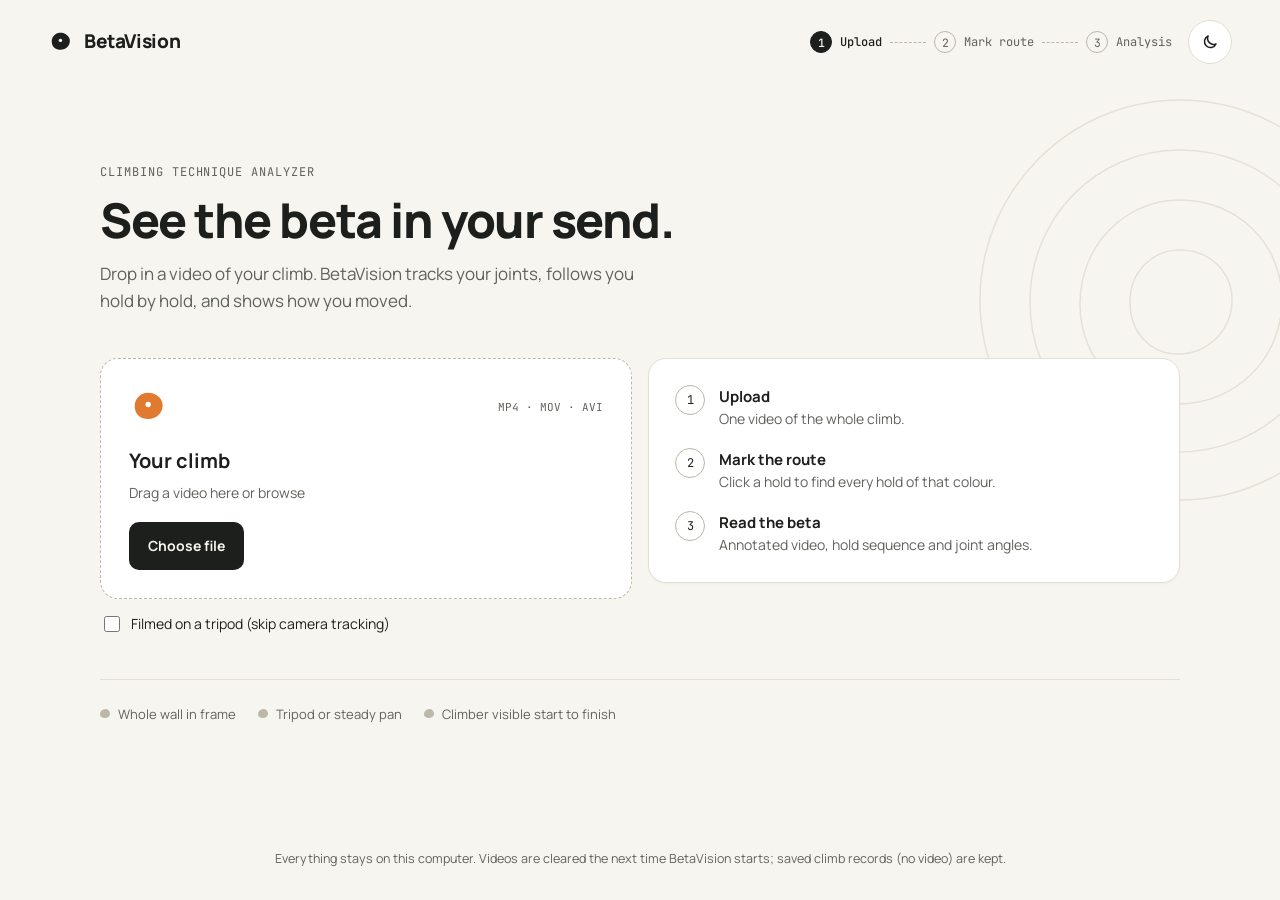
==== commit 006f329c: "Climb library: record each analysis as a small JSON file, with opt-out, route names and a read side " ====
--- a/betavision_app/static/index.html
+++ b/betavision_app/static/index.html
@@ -104,7 +104,7 @@
             <button class="round-btn small" id="zoom-fit" title="Fit (0)">⤢</button>
           </div>
         </div>
-        <p class="hint small">Right-click a wrong hold or volume to remove it. Scroll to zoom, drag to move.</p>
+        <p class="hint small">Right-click a wrong hold or volume to remove it, or an orange-red off-route outline that isn't a hold. Scroll to zoom, drag to move.</p>
         <div class="field keyframes" id="keyframes" hidden>
           <span class="field-label">Frames <span class="muted"><kbd>[</kbd> <kbd>]</kbd> previous / next</span></span>
           <div class="strip" id="strip"></div>
@@ -131,6 +131,14 @@
               <option value="heavy">Heavy · most accurate, slow</option>
             </select>
             <label class="check" id="lock-row" hidden><input type="checkbox" id="lock" checked><span>Lock each hold onto the wall <span class="muted">(slower, steadier outlines)</span></span></label>
+            <label class="check" id="offroute-row"><input type="checkbox" id="offroute" checked><span>Flag possible off-route touches <span class="muted">(a hand or foot resting on a hold of another colour)</span></span></label>
+            <label class="check" id="record-row"><input type="checkbox" id="record" checked><span>Save this climb to my library <span class="muted" id="record-where">(a small file, no video, kept in ~/.climb_analyzer/library)</span></span></label>
+          </div>
+          <div class="field" id="route-field">
+            <label class="field-label" for="route-name">Route name <span class="muted">optional</span></label>
+            <input id="route-name" type="text" maxlength="80" list="route-names" autocomplete="off" spellcheck="false" placeholder="e.g. Blue wall V3">
+            <datalist id="route-names"></datalist>
+            <p class="hint small">Climbs saved under the same name are grouped as one route. Without a name, the climb is saved on its own.</p>
           </div>
         </div>
       </div>
@@ -187,6 +195,7 @@
             <li><i class="sw end"></i>end</li>
             <li><i class="sw vol"></i>volume</li>
             <li><i class="sw cut"></i>off-route on a volume</li>
+            <li><i class="sw off"></i>off-route on the wall</li>
           </ul>
         </div>
 
@@ -227,12 +236,42 @@
           <p class="hint small">Across all frames where the climber was tracked.</p>
           <table id="angles" class="angles"></table>
         </div>
+        <div class="panel compare-panel" id="compare-panel">
+          <div class="section-head"><h2>Compare with another climb</h2><span id="compare-meta" class="mono meta"></span></div>
+          <p class="hint small">Another video of the same route: a friend's attempt, or your next one. It can be filmed from somewhere else; BetaVision matches its wall to this one and uses the route you marked here (so the route has to be marked). The two climbs are lined up move by move, so a faster and a slower climber are compared at the same point of the route.</p>
+          <div id="compare-pick" class="compare-pick">
+            <label class="btn outline" for="compare-file">Choose second video</label>
+            <input id="compare-file" type="file" accept=".mp4,.mov,.avi,video/*" hidden>
+          </div>
+          <div id="compare-progress" class="progress-block" hidden>
+            <div class="progress-label"><span id="compare-stage">Uploading…</span><span id="compare-pct">0%</span></div>
+            <div class="bar"><div id="compare-bar"></div></div>
+          </div>
+          <p id="compare-error" class="error" hidden></p>
+          <div id="compare-results" hidden>
+            <div class="player"><video id="compare-player" controls playsinline preload="metadata"></video></div>
+            <p class="hint small">Left: this climb (A), with the second climber as a green ghost on this wall. Right: the second video (B). <a id="compare-check" target="_blank" rel="noopener">Check the wall match</a> (the route drawn on the second video) before trusting the rest.</p>
+            <div class="stats" id="compare-stats"></div>
+            <div class="section-head"><h2>Hold sequences</h2></div>
+            <ul id="compare-seqs" class="moves compare-list"></ul>
+            <div class="section-head"><h2>Where the posture differs most</h2><span class="mono meta">click to jump there</span></div>
+            <ul id="compare-posture" class="moves compare-list"></ul>
+            <div class="section-head"><h2>Time per move</h2><span class="mono meta">A's moves, B over the same stretch</span></div>
+            <table id="compare-moves" class="angles"></table>
+          </div>
+        </div>
       </div>
 
       <aside class="results-side">
         <div class="section-head"><h2>Hold sequence</h2><span id="moves-count" class="mono meta"></span></div>
         <p class="hint small">Each hand or foot that stayed on a hold for at least 0.2 s. Click a row to jump there.</p>
         <ol id="moves" class="moves"></ol>
+        <div id="offroute-block" hidden>
+          <div class="section-head"><h2>Possible off-route touches</h2><span id="offroute-count" class="mono meta"></span></div>
+          <p class="hint small">A hand or foot that rested on a hold that isn't on the route for about 0.6 s or more. Check the video: pose tracking is 2D, so a limb in front of a hold can look like it's on it. Click a row to jump there.</p>
+          <ul id="offroute-list" class="moves offroute-list"></ul>
+        </div>
+        <p id="library-note" class="hint small" hidden></p>
         <div id="notes-block" hidden>
           <div class="section-head"><h2>Sticky notes</h2></div>
           <ul id="notes-list" class="moves notes-list"></ul>
@@ -253,7 +292,7 @@
   </section>
 </main>
 
-<footer class="site">Everything stays on this computer. Videos are cleared the next time BetaVision starts.</footer>
+<footer class="site">Everything stays on this computer. Videos are cleared the next time BetaVision starts; saved climb records (no video) are kept.</footer>
 <script src="app.js"></script>
 </body>
 </html>
--- a/betavision_app/static/style.css
+++ b/betavision_app/static/style.css
@@ -159,7 +159,8 @@
 select { font: inherit; font-size: 14px; color: var(--ink); background: var(--surface); border: 1px solid var(--line); border-radius: 10px; padding: 10px 12px; width: 100%; }
 input[type=range] { width: 100%; accent-color: var(--ink); }
 textarea { font: 13px/1.5 var(--mono); color: var(--ink); background: var(--surface); border: 1px solid var(--line); border-radius: 10px; padding: 10px 12px; resize: vertical; width: 100%; }
-textarea:focus, select:focus { outline: none; border-color: var(--ink); }
+input[type="text"] { font: 14px/1.4 var(--sans, inherit); color: var(--ink); background: var(--surface); border: 1px solid var(--line); border-radius: 10px; padding: 9px 12px; width: 100%; }
+input[type="text"]:focus, textarea:focus, select:focus { outline: none; border-color: var(--ink); }
 code { font: 12px var(--mono); background: var(--wall); border-radius: 4px; padding: 1px 5px; }
 .check { display: flex; align-items: center; gap: 8px; font-size: 14px; color: var(--ink); margin-top: 14px; cursor: pointer; }
 .check input { accent-color: var(--ink); width: 16px; height: 16px; }
@@ -200,6 +201,9 @@
 .sw.manual { background: #e38b2c; }
 .sw.vol { background: #d9d6cf; box-shadow: 0 0 0 1px #6b675f; }
 .sw.cut { background: #ff69b4; }
+.sw.off { background: #ff4500; }
+.offroute-list li { grid-template-columns: auto 1fr auto; }
+.offroute-list .n { border-color: #ff4500; color: #ff4500; }
 .status-box { display: flex; flex-direction: column; gap: 8px; padding-top: 16px; border-top: 1px solid var(--line); font: 12px var(--mono); color: var(--muted); }
 .now { font: 700 13.5px "Manrope", system-ui, sans-serif; color: var(--ink); margin-bottom: 2px; }
 .kv { display: flex; justify-content: space-between; gap: 12px; }
@@ -219,6 +223,7 @@
 .kf-pick img { height: 72px; width: auto; max-width: 160px; border-radius: 8px; display: block; background: var(--wall); object-fit: cover; }
 .kf-x { position: absolute; top: -6px; right: -6px; width: 22px; height: 22px; border-radius: 50%; border: 1px solid var(--line); background: var(--surface); color: var(--ink); font-size: 13px; line-height: 1; cursor: pointer; display: flex; align-items: center; justify-content: center; padding: 0; }
 .kf-x:hover { border-color: var(--ink); }
+#route-field { grid-column: 1 / -1; }
 .options { display: grid; grid-template-columns: minmax(0, 1fr) 260px; gap: 20px; margin-top: 8px; padding-top: 18px; border-top: 1px solid var(--line); }
 
 /* ---------- 4. results */
@@ -274,3 +279,12 @@
   .stat .v { font-size: 20px; }
   .stat .k { font-size: 12px; }
 }
+
+/* ---------- comparison with a second climb */
+.compare-panel { display: flex; flex-direction: column; gap: 10px; margin-top: 18px; }
+.compare-pick { display: flex; gap: 10px; flex-wrap: wrap; }
+#compare-results { display: flex; flex-direction: column; gap: 10px; }
+.compare-list li { grid-template-columns: 1fr; cursor: default; }
+.compare-list li.same { color: var(--muted); }
+.compare-list li[data-t] { cursor: pointer; }
+#compare-moves td.slow { font-weight: 700; color: var(--you); }
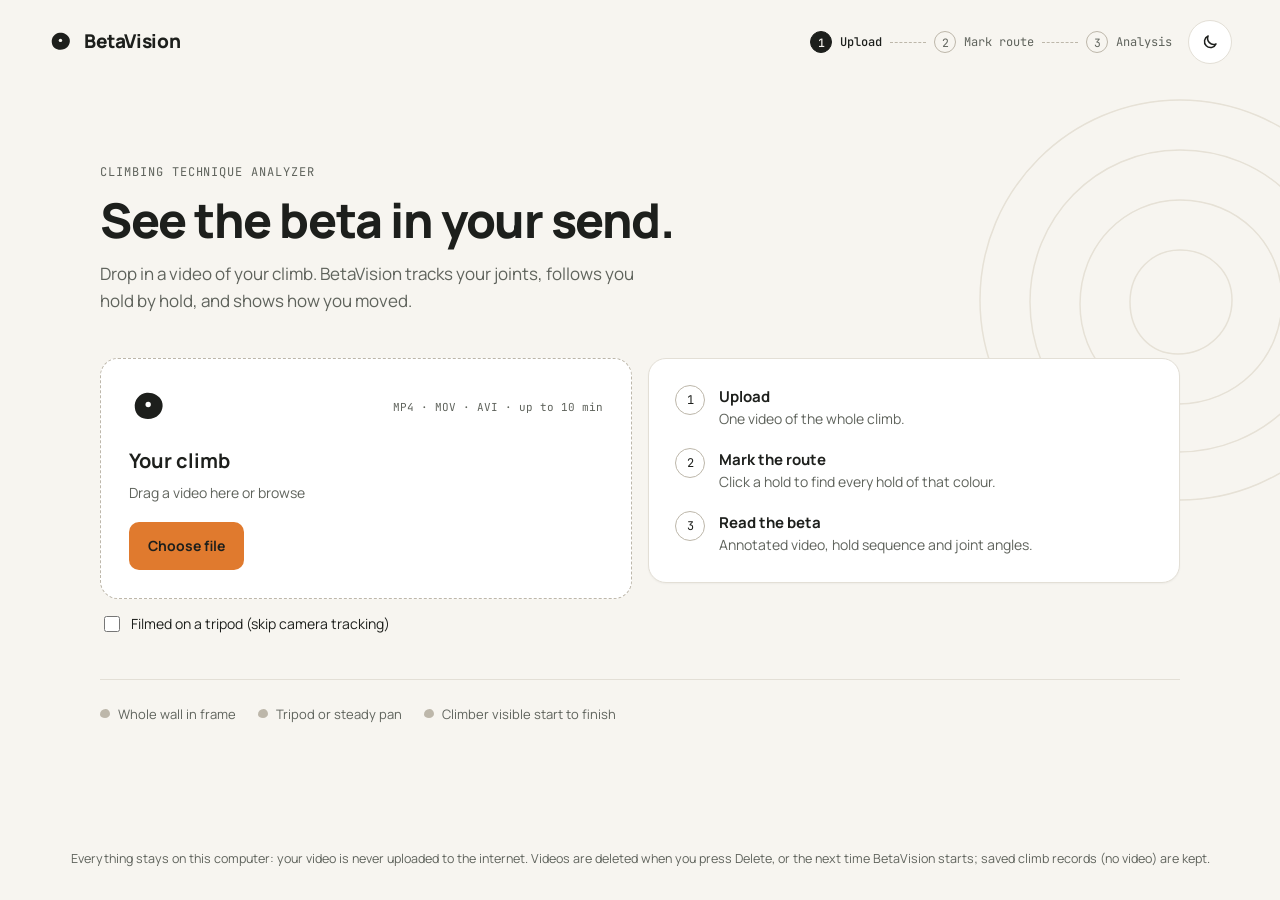
==== commit f78afd94: "Merge GitHub main (release polish) into the audit fixes Brings in the Nov 11 work from GitHub: uploa" ====
--- a/betavision_app/static/index.html
+++ b/betavision_app/static/index.html
@@ -3,8 +3,17 @@
 <head>
 <meta charset="utf-8">
 <meta name="viewport" content="width=device-width, initial-scale=1">
-<title>BetaVision</title>
-<link rel="icon" href="data:image/svg+xml,%3Csvg xmlns='http://www.w3.org/2000/svg' viewBox='0 0 24 24'%3E%3Cpath d='M3.5 12.5c-.6-4.6 2.8-8.6 7.2-9 3.6-.3 7.6 1.6 9 5 1.5 3.8-.6 8.4-4.6 10-4.8 1.9-11 .1-11.6-6z' fill='%231D1F1C'/%3E%3Ccircle cx='11.5' cy='10.5' r='1.6' fill='%23F7F5F0'/%3E%3C/svg%3E">
+<title>BetaVision · climbing video analyzer</title>
+<meta name="description" content="Analyze your rock climbing videos on your own computer: mark the route, track your body hold by hold, and read your beta.">
+<meta name="theme-color" content="#f7f5f0" media="(prefers-color-scheme: light)">
+<meta name="theme-color" content="#14161a" media="(prefers-color-scheme: dark)">
+<meta property="og:type" content="website">
+<meta property="og:title" content="BetaVision">
+<meta property="og:description" content="Computer-vision analysis of rock climbing videos. Runs locally: your videos never leave your computer.">
+<link rel="icon" href="icons/icon.svg" type="image/svg+xml">
+<link rel="icon" href="icons/icon-192.png" type="image/png" sizes="192x192">
+<link rel="apple-touch-icon" href="icons/icon-192.png">
+<link rel="manifest" href="manifest.webmanifest">
 <script>
   // apply the saved light/dark choice before the page paints
   try { const t = localStorage.getItem("bv-theme"); if (t) document.documentElement.dataset.theme = t; } catch (_) { /* storage blocked */ }
@@ -28,7 +37,7 @@
   </div>
   <div class="head-right">
     <nav class="steps" aria-label="Steps">
-      <span class="step" data-step="1"><span class="num">1</span><span class="label">Upload</span></span>
+      <span class="step current" data-step="1" aria-current="step"><span class="num">1</span><span class="label">Upload</span></span>
       <span class="dash" data-after="1"></span>
       <span class="step" data-step="2"><span class="num">2</span><span class="label">Mark route</span></span>
       <span class="dash" data-after="2"></span>
@@ -52,11 +61,11 @@
 
     <div class="upload-grid">
       <div class="upload-col">
-        <label id="drop" class="drop" tabindex="0">
-          <input id="file" type="file" accept=".mp4,.mov,.avi,video/mp4,video/quicktime,video/x-msvideo" hidden>
+        <label id="drop" class="drop" tabindex="0" aria-describedby="privacy-note">
+          <input id="file" type="file" accept=".mp4,.mov,.m4v,.avi,video/mp4,video/quicktime,video/x-m4v,video/x-msvideo" hidden>
           <span class="drop-top">
             <svg class="drop-icon" viewBox="0 0 24 24" aria-hidden="true"><path d="M3.5 12.5c-.6-4.6 2.8-8.6 7.2-9 3.6-.3 7.6 1.6 9 5 1.5 3.8-.6 8.4-4.6 10-4.8 1.9-11 .1-11.6-6z"/><circle cx="11.5" cy="10.5" r="1.6"/></svg>
-            <span class="mono small-mono">MP4 · MOV · AVI</span>
+            <span class="mono small-mono">MP4 · MOV · AVI · up to 10 min</span>
           </span>
           <span class="drop-text">
             <span class="drop-title">Your climb</span>
@@ -65,11 +74,11 @@
           <span class="btn primary">Choose file</span>
         </label>
         <label class="check" id="still-row"><input type="checkbox" id="still"> Filmed on a tripod (skip camera tracking)</label>
-        <div id="upload-progress" class="panel progress-panel" hidden>
+        <div id="upload-progress" class="panel progress-panel" role="status" aria-live="polite" hidden>
           <div class="progress-label"><span id="upload-label">Uploading…</span><span id="upload-pct">0%</span></div>
-          <div class="bar"><div id="upload-bar"></div></div>
-        </div>
-        <p id="upload-error" class="error" hidden></p>
+          <div class="bar" role="progressbar" aria-labelledby="upload-label" aria-valuemin="0" aria-valuemax="100"><div id="upload-bar"></div></div>
+        </div>
+        <p id="upload-error" class="error" role="alert" hidden></p>
       </div>
 
       <ol class="how panel">
@@ -95,13 +104,13 @@
           <span id="video-name" class="mono meta"></span>
         </div>
         <div class="canvas-wrap">
-          <canvas id="canvas"></canvas>
-          <div id="canvas-msg" class="canvas-msg" hidden></div>
+          <canvas id="canvas" role="img" aria-label="A frame of your video. Click a hold to mark it; the outlines show the route found so far."></canvas>
+          <div id="canvas-msg" class="canvas-msg" role="status" aria-live="polite" hidden></div>
           <div id="canvas-busy" class="canvas-busy" role="status" aria-label="Updating the outlines" hidden><span class="spin"></span>Working…</div>
           <div class="zoom">
-            <button class="round-btn small" id="zoom-in" title="Zoom in (+)">+</button>
-            <button class="round-btn small" id="zoom-out" title="Zoom out (−)">−</button>
-            <button class="round-btn small" id="zoom-fit" title="Fit (0)">⤢</button>
+            <button class="round-btn small" id="zoom-in" title="Zoom in (+)" aria-label="Zoom in">+</button>
+            <button class="round-btn small" id="zoom-out" title="Zoom out (−)" aria-label="Zoom out">−</button>
+            <button class="round-btn small" id="zoom-fit" title="Fit (0)" aria-label="Fit the picture">⤢</button>
           </div>
         </div>
         <p class="hint small">Right-click a wrong hold or volume to remove it, or an orange-red off-route outline that isn't a hold. Scroll to zoom, drag to move.</p>
@@ -150,23 +159,23 @@
         </div>
         <div class="field">
           <span class="field-label">Click mode <kbd>M</kbd></span>
-          <div class="seg" role="radiogroup">
-            <button data-mode="AUTO" class="on" title="Click a hold: every hold of that colour is found">All of this colour</button>
-            <button data-mode="MANUAL" title="Click a hold: only that hold is added">Just this hold</button>
+          <div class="seg" role="radiogroup" aria-label="Click mode">
+            <button data-mode="AUTO" class="on" role="radio" aria-checked="true" title="Click a hold: every hold of that colour is found">All of this colour</button>
+            <button data-mode="MANUAL" role="radio" aria-checked="false" title="Click a hold: only that hold is added">Just this hold</button>
           </div>
         </div>
         <div class="field">
           <span class="field-label">Tag holds</span>
           <div class="chips">
-            <button id="tag-start" class="chip"><i class="dot start"></i>Start <kbd>S</kbd></button>
-            <button id="tag-end" class="chip"><i class="dot end"></i>End <kbd>E</kbd></button>
+            <button id="tag-start" class="chip" aria-pressed="false"><i class="dot start"></i>Start <kbd>S</kbd></button>
+            <button id="tag-end" class="chip" aria-pressed="false"><i class="dot end"></i>End <kbd>E</kbd></button>
           </div>
         </div>
         <div class="field">
           <span class="field-label">Volumes <span class="muted">grey ones are found for you</span></span>
           <div class="chips">
-            <button id="tag-volume" class="chip" title="Next click outlines a volume the auto-detect missed">Add by click <kbd>V</kbd></button>
-            <button id="tag-poly" class="chip" title="Click the volume's corners; click the first corner again or press Enter to finish">Trace corners <kbd>P</kbd></button>
+            <button id="tag-volume" class="chip" aria-pressed="false" title="Next click outlines a volume the auto-detect missed">Add by click <kbd>V</kbd></button>
+            <button id="tag-poly" class="chip" aria-pressed="false" title="Click the volume's corners; click the first corner again or press Enter to finish">Trace corners <kbd>P</kbd></button>
           </div>
         </div>
         <div class="field">
@@ -183,8 +192,8 @@
         </div>
 
         <div class="status-box">
-          <div id="mode-status" class="now"></div>
-          <div class="kv"><span>Holds on route</span><span id="n-holds">0 holds</span></div>
+          <div id="mode-status" class="now" aria-live="polite"></div>
+          <div class="kv"><span>Holds on route</span><span id="n-holds" aria-live="polite">0 holds</span></div>
           <div class="kv"><span>Start / end</span><span><span id="n-start">Start 0/2</span> · <span id="n-end">End —</span></span></div>
           <div class="kv"><span>Volumes</span><span id="n-vols">0 volumes</span></div>
           <div class="kv cuts"><span></span><span id="n-cuts"></span></div>
@@ -212,12 +221,12 @@
   <section id="step-run" class="panel center" hidden>
     <div class="spinner" aria-hidden="true"></div>
     <h2 id="run-title">Reading the beta…</h2>
-    <p id="run-message" class="hint"></p>
+    <p id="run-message" class="hint" role="status" aria-live="polite"></p>
     <div class="progress-block">
       <div class="progress-label"><span id="run-stage">Tracking</span><span id="run-pct">0%</span></div>
-      <div class="bar"><div id="run-bar"></div></div>
-    </div>
-    <p class="hint small">This runs on your computer. Longer or high-resolution videos take a while.</p>
+      <div class="bar" role="progressbar" aria-labelledby="run-stage" aria-valuemin="0" aria-valuemax="100"><div id="run-bar"></div></div>
+    </div>
+    <p class="hint small">This runs on your computer, so nothing is uploaded anywhere. Longer or high-resolution videos take a while.</p>
   </section>
 
   <!-- 4. results -->
@@ -281,18 +290,20 @@
           <a id="download" class="btn primary" download>Download video</a>
         </div>
         <a id="csv" class="btn link" download>Frame-by-frame data (CSV)</a>
+        <button id="delete" class="btn link muted-link">Delete this video from my computer</button>
+        <p id="delete-note" class="error small" role="alert" hidden></p>
       </aside>
     </div>
   </section>
 
   <section id="step-error" class="panel center" hidden>
     <h2>That one didn't go</h2>
-    <p id="error-message" class="error"></p>
+    <p id="error-message" class="error" role="alert"></p>
     <button id="restart-3" class="btn outline">Start over</button>
   </section>
 </main>
 
-<footer class="site">Everything stays on this computer. Videos are cleared the next time BetaVision starts; saved climb records (no video) are kept.</footer>
+<footer class="site" id="privacy-note">Everything stays on this computer: your video is never uploaded to the internet. Videos are deleted when you press Delete, or the next time BetaVision starts; saved climb records (no video) are kept.</footer>
 <script src="app.js"></script>
 </body>
 </html>
--- a/betavision_app/static/style.css
+++ b/betavision_app/static/style.css
@@ -13,7 +13,9 @@
   --contour: #e6e1d6;
   --on-ink: #f7f5f0;
   --soft: #e3dfd6;
-  --you: #e07a2e;              /* the one warm accent, as in the mockup */
+  --you: #e07a2e;              /* the one accent: only on the primary action of each screen */
+  --on-you: #1d1f1c;           /* ink on the accent (5.5:1); white would be 3.0:1 */
+  --you-hover: #cc6a20;
   --danger: #b0432f;
   --shadow: 0 1px 2px rgba(29, 31, 28, 0.04);
   --sun: none; --moon: block;
@@ -23,13 +25,13 @@
 @media (prefers-color-scheme: dark) {
   :root:not([data-theme="light"]) {
     --bg: #14161a; --surface: #1c1f24; --ink: #eceae4; --muted: #a3a69f; --line: #2c3037; --dash: #4a4f57;
-    --wall: #22262c; --contour: #1e2126; --on-ink: #14161a; --soft: #2c3037; --you: #f0904a; --danger: #ec8e7c;
+    --wall: #22262c; --contour: #1e2126; --on-ink: #14161a; --soft: #2c3037; --you: #f0904a; --on-you: #14161a; --you-hover: #f5a466; --danger: #ec8e7c;
     --shadow: none; --sun: block; --moon: none; color-scheme: dark;
   }
 }
 :root[data-theme="dark"] {
   --bg: #14161a; --surface: #1c1f24; --ink: #eceae4; --muted: #a3a69f; --line: #2c3037; --dash: #4a4f57;
-  --wall: #22262c; --contour: #1e2126; --on-ink: #14161a; --soft: #2c3037; --you: #f0904a; --danger: #ec8e7c;
+  --wall: #22262c; --contour: #1e2126; --on-ink: #14161a; --soft: #2c3037; --you: #f0904a; --on-you: #14161a; --you-hover: #f5a466; --danger: #ec8e7c;
   --shadow: none; --sun: block; --moon: none; color-scheme: dark;
 }
 
@@ -89,6 +91,9 @@
 .mono { font-family: var(--mono); }
 .meta { font-size: 12px; color: var(--muted); max-width: 420px; overflow: hidden; text-overflow: ellipsis; white-space: nowrap; }
 .error { color: var(--danger); margin: 14px 0 0; }
+.error.ok { color: var(--ink); }
+:focus-visible { outline: 2px solid var(--ink); outline-offset: 2px; }
+.moves li:focus-visible { outline-offset: -2px; }
 .page-head { display: flex; align-items: baseline; justify-content: space-between; gap: 8px 16px; flex-wrap: wrap; margin-bottom: 14px; }
 .section-head { display: flex; align-items: baseline; justify-content: space-between; gap: 12px; }
 
@@ -112,7 +117,7 @@
 .drop.over { background: var(--wall); }
 .drop-top { display: flex; align-items: center; justify-content: space-between; width: 100%; }
 .drop-icon { width: 40px; height: 40px; }
-.drop-icon path { fill: var(--you); }
+.drop-icon path { fill: var(--ink); }
 .drop-icon circle { fill: var(--surface); }
 .small-mono { font-size: 11px; color: var(--muted); }
 .drop-text { display: flex; flex-direction: column; gap: 6px; }
@@ -144,8 +149,9 @@
   border: 1.5px solid transparent; display: inline-flex; align-items: center; justify-content: center; gap: 8px;
   text-decoration: none; color: inherit; background: none; transition: background .15s, border-color .15s, color .15s, opacity .15s;
 }
-.btn.primary { background: var(--ink); color: var(--on-ink); }
-.btn.primary:hover { opacity: .88; }
+.btn.primary { background: var(--you); color: var(--on-you); }
+.btn.primary:hover { background: var(--you-hover); }
+.drop:hover .btn.primary { background: var(--you-hover); }
 .btn.outline { border-color: var(--ink); color: var(--ink); }
 .btn.outline:hover { background: var(--wall); }
 .btn.block { width: 100%; min-height: 48px; font-size: 15px; }
@@ -155,7 +161,7 @@
 .btn:disabled { opacity: .4; cursor: default; }
 .arrow { width: 16px; height: 16px; stroke: currentColor; }
 kbd { font: 11px/1 var(--mono); padding: 2px 5px; border-radius: 4px; border: 1px solid var(--line); color: var(--muted); background: var(--bg); }
-.btn.primary kbd { background: transparent; border-color: color-mix(in srgb, var(--on-ink) 35%, transparent); color: var(--on-ink); opacity: .75; }
+.btn.primary kbd { background: transparent; border-color: color-mix(in srgb, var(--on-you) 35%, transparent); color: var(--on-you); opacity: .75; }
 select { font: inherit; font-size: 14px; color: var(--ink); background: var(--surface); border: 1px solid var(--line); border-radius: 10px; padding: 10px 12px; width: 100%; }
 input[type=range] { width: 100%; accent-color: var(--ink); }
 textarea { font: 13px/1.5 var(--mono); color: var(--ink); background: var(--surface); border: 1px solid var(--line); border-radius: 10px; padding: 10px 12px; resize: vertical; width: 100%; }
@@ -198,7 +204,7 @@
 .dot.start, .sw.start { background: #1fb8c9; }
 .dot.end, .sw.end { background: #d0473b; }
 .sw.auto { background: #3fae5a; }
-.sw.manual { background: #e38b2c; }
+.sw.manual { background: #9b6bd6; }
 .sw.vol { background: #d9d6cf; box-shadow: 0 0 0 1px #6b675f; }
 .sw.cut { background: #ff69b4; }
 .sw.off { background: #ff4500; }
@@ -238,7 +244,6 @@
 .stat .v { font-size: 24px; font-weight: 800; letter-spacing: -0.02em; }
 .stat .k { font-size: 13px; color: var(--muted); }
 .stat.topped { border: 1.5px solid var(--ink); }
-.stat.topped .v { color: var(--you); }
 .angles-panel { display: flex; flex-direction: column; gap: 6px; }
 .moves { list-style: none; padding: 0; margin: 0; display: flex; flex-direction: column; gap: 8px; max-height: 520px; overflow: auto; }
 .moves li { display: grid; grid-template-columns: auto 1fr auto; gap: 12px; align-items: center; padding: 12px 14px; font-size: 14px; border: 1px solid var(--line); border-radius: 14px; background: var(--surface); cursor: pointer; transition: border-color .15s; }
@@ -260,7 +265,8 @@
 .angles th { font: 500 11.5px var(--mono); color: var(--muted); }
 .side-actions { display: flex; gap: 10px; flex-wrap: wrap; padding-top: 6px; }
 .side-actions .btn { flex: 1 1 120px; min-height: 48px; }
-#csv { align-self: center; }
+#csv, #delete { align-self: center; }
+#delete { font-size: 13px; }
 
 @media (max-width: 900px) {
   /* on narrow screens the route tools come straight after the picture, the extra options after them */
